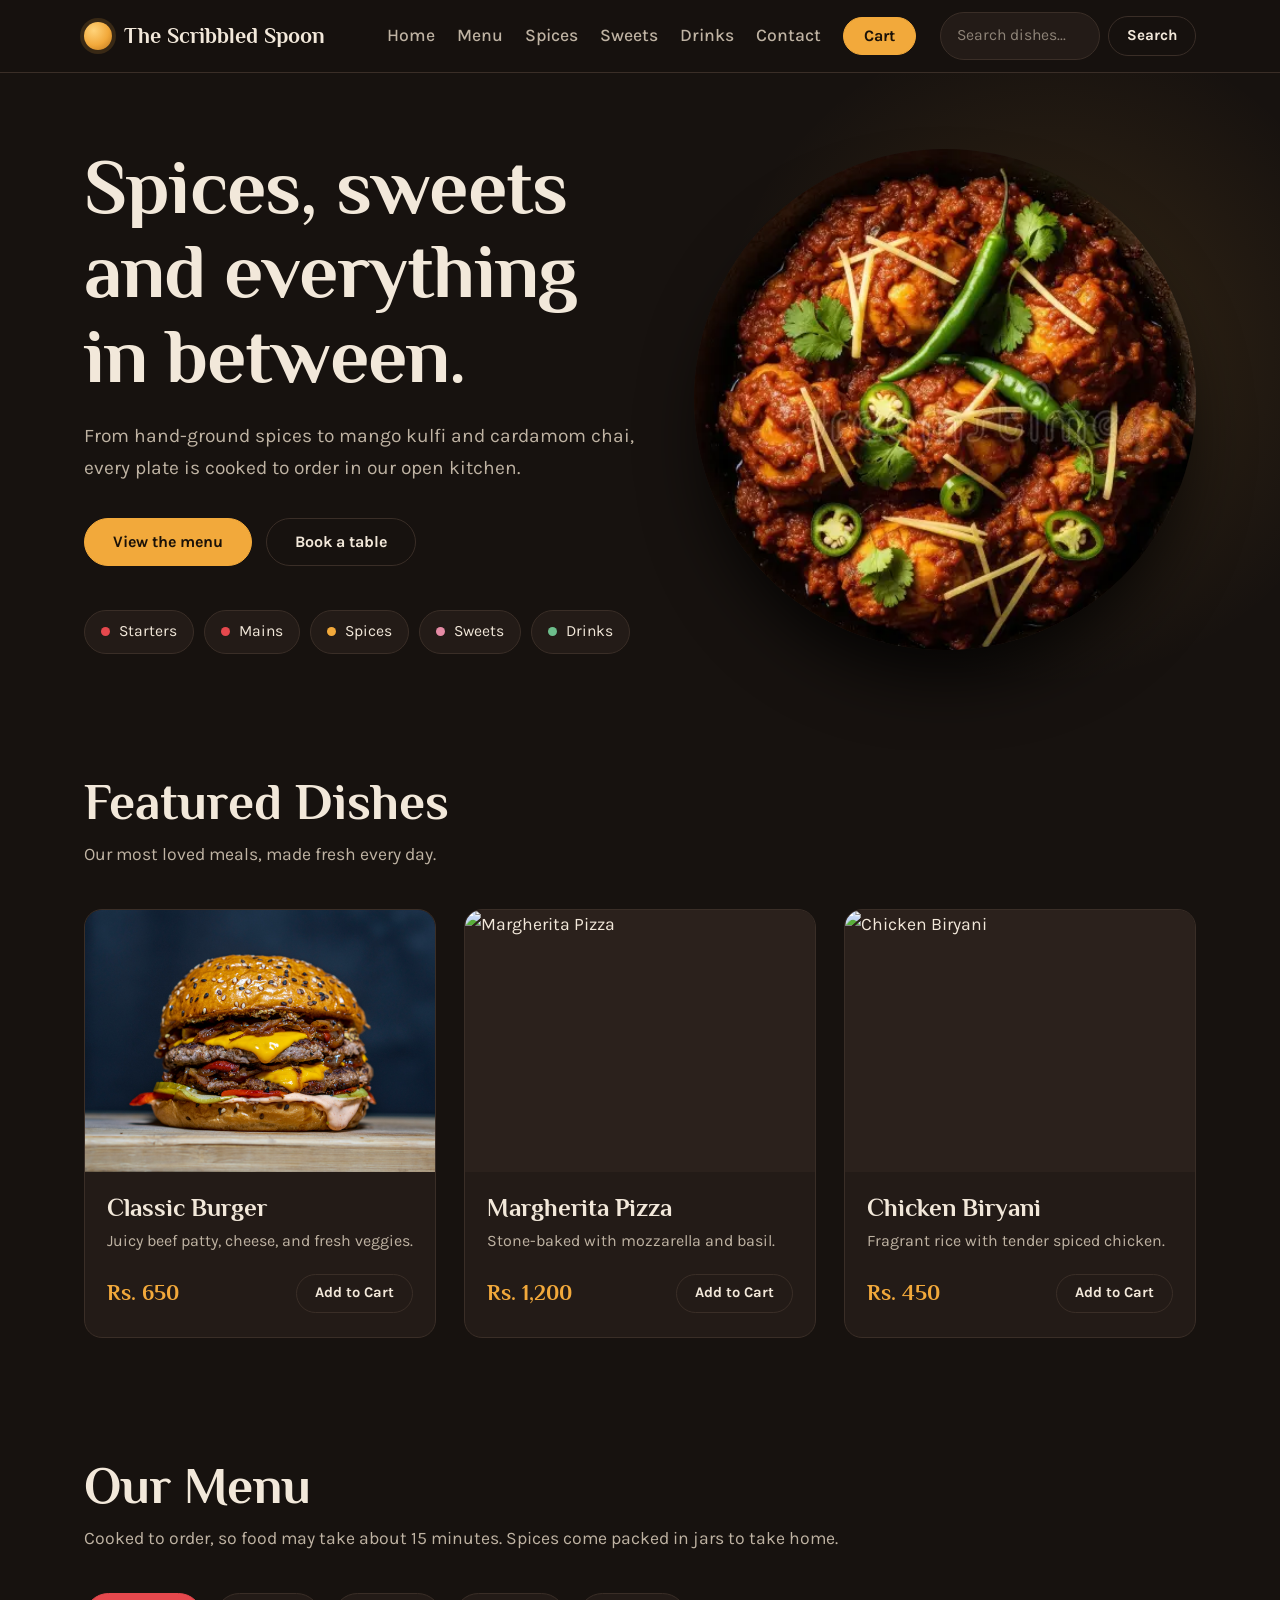
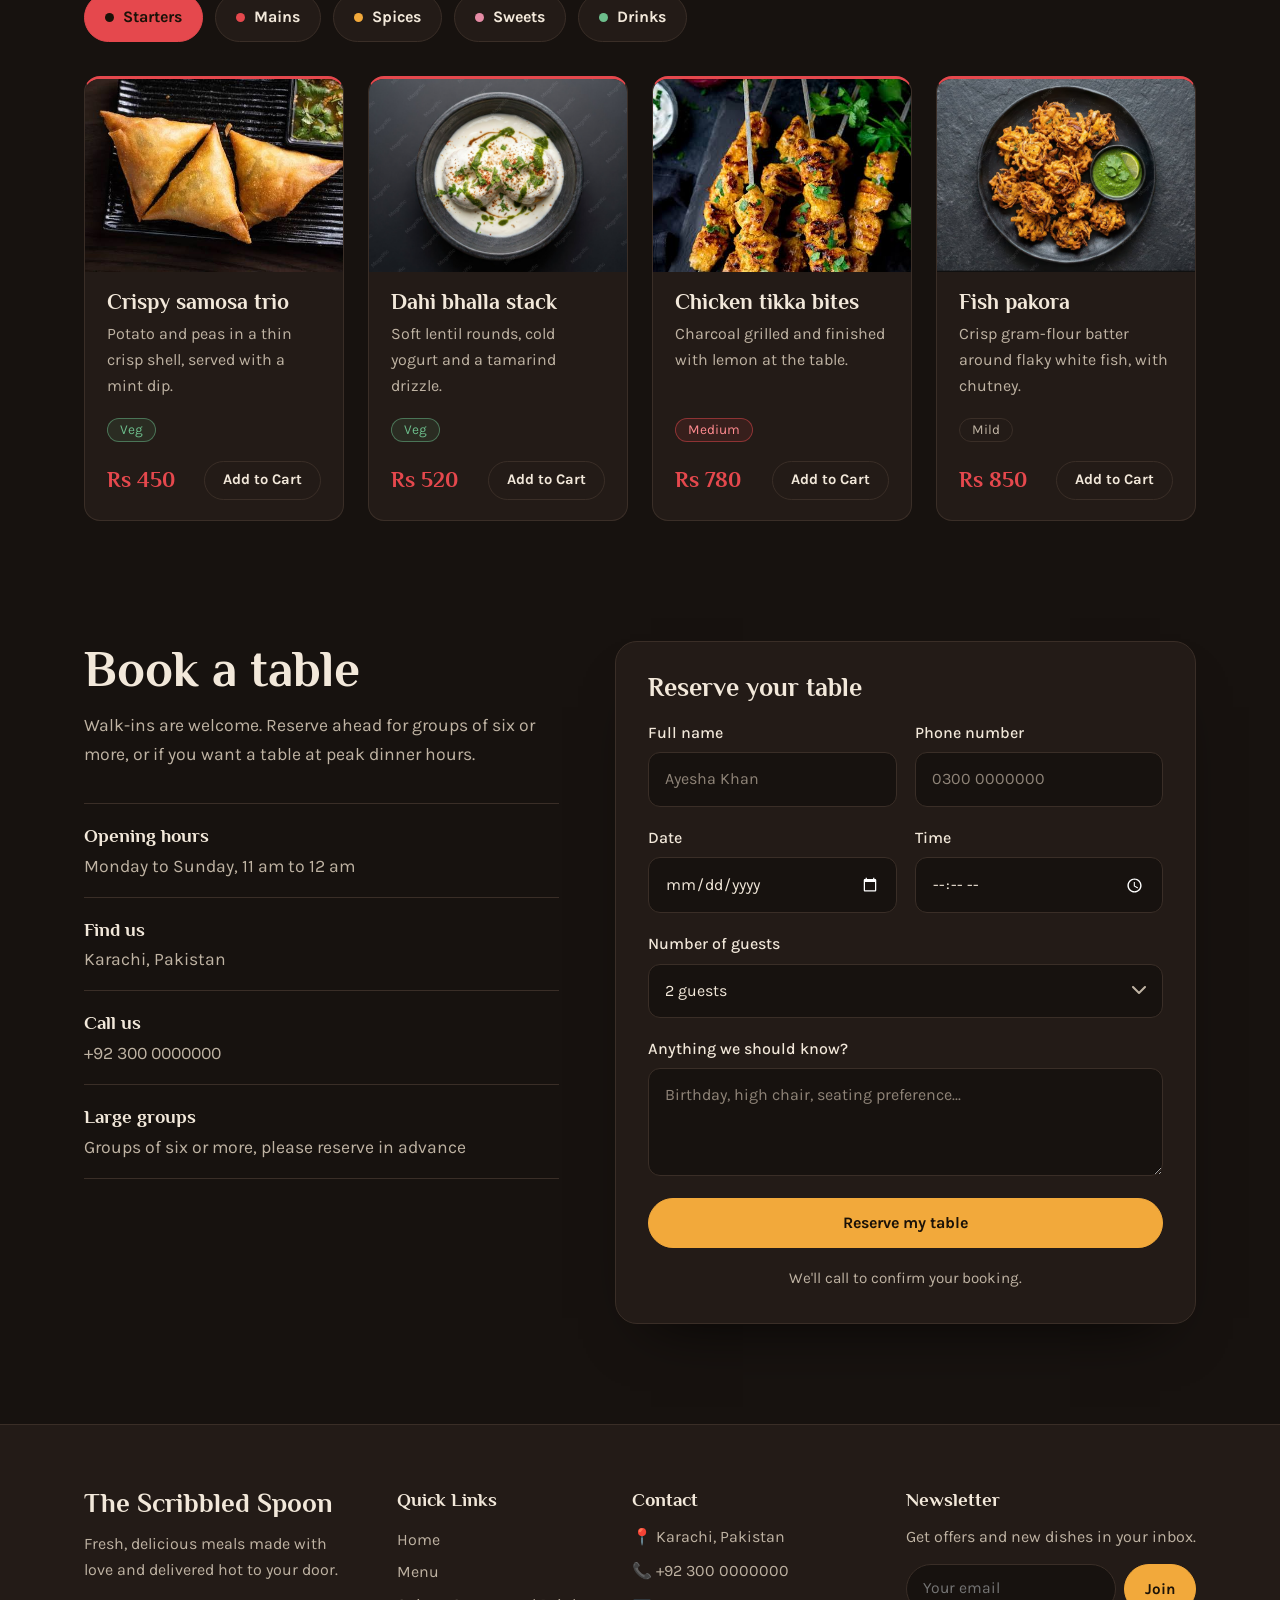
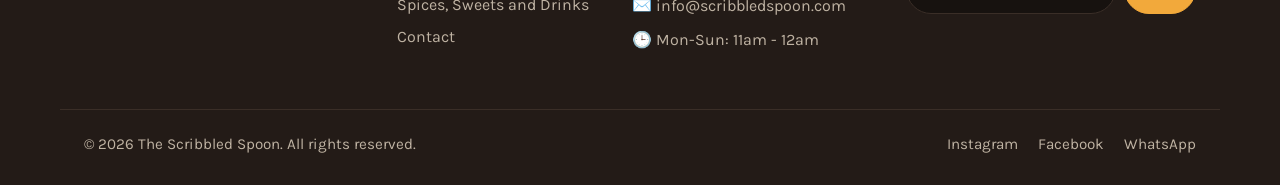
==== index.html @ 57e18950 "First version of The Scribbled Spoon" ====
<!DOCTYPE html>
<html lang="en">

<head>
    <meta charset="UTF-8">
    <meta name="viewport" content="width=device-width, initial-scale=1.0">
    <title>The Scribbled Spoon | Spices, sweets and drinks</title>
    <meta name="description" content="Fresh food cooked to order, from hand-ground spices to mango kulfi and cardamom chai.">
    <link rel="preconnect" href="https://fonts.googleapis.com">
    <link rel="preconnect" href="https://fonts.gstatic.com" crossorigin>
    <link href="https://fonts.googleapis.com/css2?family=Philosopher:wght@400;700&family=Karla:wght@400;500;700&display=swap" rel="stylesheet">
    <link rel="icon" href="data:image/svg+xml,%3Csvg xmlns='http://www.w3.org/2000/svg' viewBox='0 0 100 100'%3E%3Ccircle cx='50' cy='50' r='44' fill='%23F2A93B'/%3E%3C/svg%3E">
    <link rel="stylesheet" href="styles.css">
</head>

<body>
    <header class="site-header">
        <div class="wrap bar">
            <a class="logo" href="#top"><i></i>The Scribbled Spoon</a>

            <input type="checkbox" id="burger" aria-label="Toggle menu">
            <label class="burger" for="burger">Menu</label>

            <nav aria-label="Main">
                <ul class="links">
                    <li><a href="#top">Home</a></li>
                    <li><a href="#menu">Menu</a></li>
                    <li><a href="#menu">Spices</a></li>
                    <li><a href="#menu">Sweets</a></li>
                    <li><a href="#menu">Drinks</a></li>
                    <li><a href="#contact">Contact</a></li>
                    <li><a href="#" class="btn btn-small-pill">Cart</a></li>
                </ul>
                <form class="search" role="search">
                    <input type="search" placeholder="Search dishes..." aria-label="Search dishes">
                    <button type="submit">Search</button>
                </form>
            </nav>
        </div>
    </header>

    <main id="top">
        <section class="hero">
            <div class="wrap hero-grid">
                <div class="hero-text">
                    <h1>Spices, sweets and everything in between.</h1>
                    <p>From hand-ground spices to mango kulfi and cardamom chai, every plate is cooked to order in our open kitchen.</p>
                    <div class="hero-buttons">
                        <a href="#menu" class="btn btn-primary">View the menu</a>
                        <a href="#book" class="btn btn-outline">Book a table</a>
                    </div>
                    <ul class="cats" aria-label="Menu categories">
                        <li><a href="#menu" style="--c: var(--chili)">Starters</a></li>
                        <li><a href="#menu" style="--c: var(--chili)">Mains</a></li>
                        <li><a href="#menu" style="--c: var(--saffron)">Spices</a></li>
                        <li><a href="#menu" style="--c: var(--rose)">Sweets</a></li>
                        <li><a href="#menu" style="--c: var(--mint)">Drinks</a></li>
                    </ul>
                </div>

                <div class="hero-image">
                    <img src="images/Karahi.webp" alt="A signature dish from The Scribbled Spoon on a dark plate">
                </div>
            </div>
        </section>

        <section class="featured" id="featured">
            <div class="wrap">
                <div class="section-header">
                    <h2>Featured Dishes</h2>
                    <p>Our most loved meals, made fresh every day.</p>
                </div>

                <div class="featured-grid">
                    <div class="food-card">
                        <div class="food-card-img">
                            <img src="images/dish1.jpg" alt="Classic Burger" loading="lazy">
                        </div>
                        <div class="food-card-body">
                            <h3>Classic Burger</h3>
                            <p>Juicy beef patty, cheese, and fresh veggies.</p>
                            <div class="food-card-footer">
                                <span class="price">Rs. 650</span>
                                <a href="#" class="btn-small">Add to Cart</a>
                            </div>
                        </div>
                    </div>

                    <div class="food-card">
                        <div class="food-card-img">
                            <img src="images/dish2.jpg" alt="Margherita Pizza" loading="lazy">
                        </div>
                        <div class="food-card-body">
                            <h3>Margherita Pizza</h3>
                            <p>Stone-baked with mozzarella and basil.</p>
                            <div class="food-card-footer">
                                <span class="price">Rs. 1,200</span>
                                <a href="#" class="btn-small">Add to Cart</a>
                            </div>
                        </div>
                    </div>

                    <div class="food-card">
                        <div class="food-card-img">
                            <img src="images/dish3.jpg" alt="Chicken Biryani" loading="lazy">
                        </div>
                        <div class="food-card-body">
                            <h3>Chicken Biryani</h3>
                            <p>Fragrant rice with tender spiced chicken.</p>
                            <div class="food-card-footer">
                                <span class="price">Rs. 450</span>
                                <a href="#" class="btn-small">Add to Cart</a>
                            </div>
                        </div>
                    </div>
                </div>
            </div>
        </section>

       <section class="menu" id="menu">
    <div class="wrap">
        <div class="section-header">
            <h2>Our Menu</h2>
            <p>Cooked to order, so food may take about 15 minutes. Spices come packed in jars to take home.</p>
        </div>

        <div class="menu-tabs">
            <input type="radio" name="menu-tab" id="t1" checked aria-label="Starters">
            <input type="radio" name="menu-tab" id="t2" aria-label="Mains">
            <input type="radio" name="menu-tab" id="t3" aria-label="Spices">
            <input type="radio" name="menu-tab" id="t4" aria-label="Sweets">
            <input type="radio" name="menu-tab" id="t5" aria-label="Drinks">
            <div class="tabs">
                <label for="t1">Starters</label>
                <label for="t2">Mains</label>
                <label for="t3">Spices</label>
                <label for="t4">Sweets</label>
                <label for="t5">Drinks</label>
            </div>

            <div class="panels">
                <div class="panel p1">
                    <article class="menu-card">
                        <div class="menu-card-img">
                            <img src="images/samosas.jpg" alt="Crispy samosa trio" width="400" height="300" loading="lazy">
                        </div>
                        <h3>Crispy samosa trio</h3>
                        <p>Potato and peas in a thin crisp shell, served with a mint dip.</p>
                        <div class="tags"><span class="tag veg">Veg</span></div>
                        <div class="menu-card-footer">
                            <span class="price">Rs 450</span>
                            <a href="#" class="btn-small">Add to Cart</a>
                        </div>
                    </article>
                    <article class="menu-card">
                        <div class="menu-card-img">
                            <img src="images/dahi-bhalla.png" alt="Dahi bhalla stack" width="400" height="300" loading="lazy">
                        </div>
                        <h3>Dahi bhalla stack</h3>
                        <p>Soft lentil rounds, cold yogurt and a tamarind drizzle.</p>
                        <div class="tags"><span class="tag veg">Veg</span></div>
                        <div class="menu-card-footer">
                            <span class="price">Rs 520</span>
                            <a href="#" class="btn-small">Add to Cart</a>
                        </div>
                    </article>
                    <article class="menu-card">
                        <div class="menu-card-img">
                            <img src="images/chicken-tikka.jpg" alt="Chicken tikka bites" width="400" height="300" loading="lazy">
                        </div>
                        <h3>Chicken tikka bites</h3>
                        <p>Charcoal grilled and finished with lemon at the table.</p>
                        <div class="tags"><span class="tag hot">Medium</span></div>
                        <div class="menu-card-footer">
                            <span class="price">Rs 780</span>
                            <a href="#" class="btn-small">Add to Cart</a>
                        </div>
                    </article>
                    <article class="menu-card">
                        <div class="menu-card-img">
                            <img src="images/fish-pakora.png" alt="Fish pakora" width="400" height="300" loading="lazy">
                        </div>
                        <h3>Fish pakora</h3>
                        <p>Crisp gram-flour batter around flaky white fish, with chutney.</p>
                        <div class="tags"><span class="tag">Mild</span></div>
                        <div class="menu-card-footer">
                            <span class="price">Rs 850</span>
                            <a href="#" class="btn-small">Add to Cart</a>
                        </div>
                    </article>
                </div>
                <div class="panel p2">
                    <article class="menu-card">
                        <div class="menu-card-img">
                            <img src="images/Karahi.webp" alt="Chicken karahi bowl" width="400" height="300" loading="lazy">
                        </div>
                        <h3>Chicken karahi bowl</h3>
                        <p>Tomato, ginger and green chili in a small iron pan, with warm naan.</p>
                        <div class="tags"><span class="tag hot">Hot</span></div>
                        <div class="menu-card-footer">
                            <span class="price">Rs 1,450</span>
                            <a href="#" class="btn-small">Add to Cart</a>
                        </div>
                    </article>
                    <article class="menu-card">
                        <div class="menu-card-img">
                            <img src="images/seekh-kebab-roll.jpg" alt="Seekh kebab roll" width="400" height="300" loading="lazy">
                        </div>
                        <h3>Seekh kebab roll</h3>
                        <p>Two kebabs, onion salad and green chutney in a flaky paratha.</p>
                        <div class="tags"><span class="tag hot">Medium</span></div>
                        <div class="menu-card-footer">
                            <span class="price">Rs 890</span>
                            <a href="#" class="btn-small">Add to Cart</a>
                        </div>
                    </article>
                    <article class="menu-card">
                        <div class="menu-card-img">
                            <img src="images/beef-nihari.jpg" alt="Beef nihari" width="400" height="300" loading="lazy">
                        </div>
                        <h3>Beef nihari</h3>
                        <p>Slow-cooked overnight, served with fresh ginger and lemon.</p>
                        <div class="tags"><span class="tag hot">Medium</span></div>
                        <div class="menu-card-footer">
                            <span class="price">Rs 1,350</span>
                            <a href="#" class="btn-small">Add to Cart</a>
                        </div>
                    </article>
                    <article class="menu-card">
                        <div class="menu-card-img">
                            <img src="images/garden-pulao.jpg" alt="Garden pulao" width="400" height="300" loading="lazy">
                        </div>
                        <h3>Garden pulao</h3>
                        <p>Fragrant rice with roasted vegetables and fried onions.</p>
                        <div class="tags"><span class="tag veg">Veg</span></div>
                        <div class="menu-card-footer">
                            <span class="price">Rs 980</span>
                            <a href="#" class="btn-small">Add to Cart</a>
                        </div>
                    </article>
                </div>
                <div class="panel p3">
                    <article class="menu-card">
                        <div class="menu-card-img">
                            <img src="images/karahi-masala.jpg" alt="Karahi masala" width="400" height="300" loading="lazy">
                        </div>
                        <h3>Karahi masala</h3>
                        <p>Our house blend for karahi. 100 g jar, packed fresh.</p>
                        <div class="tags"><span class="tag hot">Hot</span></div>
                        <div class="menu-card-footer">
                            <span class="price">Rs 380</span>
                            <a href="#" class="btn-small">Add to Cart</a>
                        </div>
                    </article>
                    <article class="menu-card">
                        <div class="menu-card-img">
                            <img src="images/garam-masala.jpg" alt="Garam masala" width="400" height="300" loading="lazy">
                        </div>
                        <h3>Garam masala</h3>
                        <p>Cardamom, cloves and cinnamon, hand-ground. 100 g jar.</p>
                        <div class="tags"><span class="tag">Mild</span></div>
                        <div class="menu-card-footer">
                            <span class="price">Rs 450</span>
                            <a href="#" class="btn-small">Add to Cart</a>
                        </div>
                    </article>
                    <article class="menu-card">
                        <div class="menu-card-img">
                            <img src="images/kashmiri-chili.jpg" alt="Kashmiri red chili" width="400" height="300" loading="lazy">
                        </div>
                        <h3>Kashmiri red chili</h3>
                        <p>Deep red color and gentle heat. 100 g jar.</p>
                        <div class="tags"><span class="tag">Mild</span></div>
                        <div class="menu-card-footer">
                            <span class="price">Rs 320</span>
                            <a href="#" class="btn-small">Add to Cart</a>
                        </div>
                    </article>
                    <article class="menu-card">
                        <div class="menu-card-img">
                            <img src="images/saffron.jpg" alt="Saffron threads" width="400" height="300" loading="lazy">
                        </div>
                        <h3>Saffron threads</h3>
                        <p>Pure kesar for biryani, kheer and chai. 1 g box.</p>
                        <div class="tags"><span class="tag">Mild</span></div>
                        <div class="menu-card-footer">
                            <span class="price">Rs 950</span>
                            <a href="#" class="btn-small">Add to Cart</a>
                        </div>
                    </article>
                </div>
                <div class="panel p4">
                    <article class="menu-card">
                        <div class="menu-card-img">
                            <img src="images/mango-kulfi.jpg" alt="Mango kulfi" width="400" height="300" loading="lazy">
                        </div>
                        <h3>Mango kulfi</h3>
                        <p>Dense, cold and made with ripe Sindhri mangoes.</p>
                        <div class="tags"><span class="tag">Served cold</span></div>
                        <div class="menu-card-footer">
                            <span class="price">Rs 480</span>
                            <a href="#" class="btn-small">Add to Cart</a>
                        </div>
                    </article>
                    <article class="menu-card">
                        <div class="menu-card-img">
                            <img src="images/gulab-jamun.jpg" alt="Warm gulab jamun" width="400" height="300" loading="lazy">
                        </div>
                        <h3>Warm gulab jamun</h3>
                        <p>Two syrupy dumplings with a scoop of cardamom cream.</p>
                        <div class="tags"><span class="tag">Served warm</span></div>
                        <div class="menu-card-footer">
                            <span class="price">Rs 420</span>
                            <a href="#" class="btn-small">Add to Cart</a>
                        </div>
                    </article>
                    <article class="menu-card">
                        <div class="menu-card-img">
                            <img src="images/kheer.jpg" alt="Kheer jar" width="400" height="300" loading="lazy">
                        </div>
                        <h3>Kheer jar</h3>
                        <p>Rice pudding with pistachio, chilled overnight.</p>
                        <div class="tags"><span class="tag">Served cold</span></div>
                        <div class="menu-card-footer">
                            <span class="price">Rs 380</span>
                            <a href="#" class="btn-small">Add to Cart</a>
                        </div>
                    </article>
                    <article class="menu-card">
                        <div class="menu-card-img">
                            <img src="images/shahi-tukray.jpg" alt="Shahi tukray" width="400" height="300" loading="lazy">
                        </div>
                        <h3>Shahi tukray</h3>
                        <p>Fried bread soaked in saffron milk and topped with nuts.</p>
                        <div class="tags"><span class="tag">Served warm</span></div>
                        <div class="menu-card-footer">
                            <span class="price">Rs 520</span>
                            <a href="#" class="btn-small">Add to Cart</a>
                        </div>
                    </article>
                </div>
                <div class="panel p5">
                    <article class="menu-card">
                        <div class="menu-card-img">
                            <img src="images/cardamom-chai.jpg" alt="Cardamom chai" width="400" height="300" loading="lazy">
                        </div>
                        <h3>Cardamom chai</h3>
                        <p>Strong black tea simmered with milk and crushed cardamom.</p>
                        <div class="tags"><span class="tag">Served hot</span></div>
                        <div class="menu-card-footer">
                            <span class="price">Rs 220</span>
                            <a href="#" class="btn-small">Add to Cart</a>
                        </div>
                    </article>
                    <article class="menu-card">
                        <div class="menu-card-img">
                            <img src="images/mango-lassi.jpg" alt="Mango lassi" width="400" height="300" loading="lazy">
                        </div>
                        <h3>Mango lassi</h3>
                        <p>Thick yogurt blended with ripe mango and a pinch of salt.</p>
                        <div class="tags"><span class="tag">Served cold</span></div>
                        <div class="menu-card-footer">
                            <span class="price">Rs 380</span>
                            <a href="#" class="btn-small">Add to Cart</a>
                        </div>
                    </article>
                    <article class="menu-card">
                        <div class="menu-card-img">
                            <img src="images/mint-lemonade.jpg" alt="Mint lemonade" width="400" height="300" loading="lazy">
                        </div>
                        <h3>Mint lemonade</h3>
                        <p>Fresh lemon, crushed mint and a little sugar over ice.</p>
                        <div class="tags"><span class="tag">Served cold</span></div>
                        <div class="menu-card-footer">
                            <span class="price">Rs 320</span>
                            <a href="#" class="btn-small">Add to Cart</a>
                        </div>
                    </article>
                    <article class="menu-card">
                        <div class="menu-card-img">
                            <img src="images/cold-coffee.jpg" alt="Cold coffee" width="400" height="300" loading="lazy">
                        </div>
                        <h3>Cold coffee</h3>
                        <p>Strong black coffee served over ice with a splash of milk.</p>
                        <div class="tags"><span class="tag">Served cold</span></div>
                        <div class="menu-card-footer">
                            <span class="price">Rs 300</span>
                            <a href="#" class="btn-small">Add to Cart</a>
                        </div>
                    </article>
                </div>
            </div>
        </div>
    </div>
</section>

        <section class="reserve" id="book">
            <div class="wrap reserve-grid">
                <div class="reserve-info">
                    <h2>Book a table</h2>
                    <p class="lead">Walk-ins are welcome. Reserve ahead for groups of six or more, or if you want a table at peak dinner hours.</p>
                    <dl class="info">
                        <div>
                            <dt>Opening hours</dt>
                            <dd>Monday to Sunday, 11 am to 12 am</dd>
                        </div>
                        <div>
                            <dt>Find us</dt>
                            <dd>Karachi, Pakistan</dd>
                        </div>
                        <div>
                            <dt>Call us</dt>
                            <dd>+92 300 0000000</dd>
                        </div>
                        <div>
                            <dt>Large groups</dt>
                            <dd>Groups of six or more, please reserve in advance</dd>
                        </div>
                    </dl>
                </div>

                <!-- To receive bookings, point action at your form service (for example Formspree) or your backend -->
                <form class="reserve-form" action="#" method="post">
                    <h3>Reserve your table</h3>

                    <div class="row2">
                        <label class="field">
                            <span>Full name</span>
                            <input type="text" name="name" placeholder="Ayesha Khan" autocomplete="name" required>
                        </label>
                        <label class="field">
                            <span>Phone number</span>
                            <input type="tel" name="phone" placeholder="0300 0000000" autocomplete="tel" required>
                        </label>
                    </div>

                    <div class="row2">
                        <label class="field">
                            <span>Date</span>
                            <input type="date" name="date" required>
                        </label>
                        <label class="field">
                            <span>Time</span>
                            <input type="time" name="time" required>
                        </label>
                    </div>

                    <label class="field">
                        <span>Number of guests</span>
                        <select name="guests" required>
                            <option value="1">1 guest</option>
                            <option value="2" selected>2 guests</option>
                            <option value="3">3 guests</option>
                            <option value="4">4 guests</option>
                            <option value="5">5 guests</option>
                            <option value="6-10">6 to 10 guests</option>
                            <option value="10+">More than 10 guests</option>
                        </select>
                    </label>

                    <label class="field">
                        <span>Anything we should know?</span>
                        <textarea name="notes" rows="3" placeholder="Birthday, high chair, seating preference..."></textarea>
                    </label>

                    <button type="submit" class="btn btn-primary">Reserve my table</button>
                    <p class="form-note">We'll call to confirm your booking.</p>
                </form>
            </div>
        </section>
    </main>

    <footer class="footer" id="contact">
        <div class="wrap footer-content">
            <div class="footer-col footer-brand">
                <h3>The Scribbled Spoon</h3>
                <p>Fresh, delicious meals made with love and delivered hot to your door.</p>
            </div>

            <div class="footer-col">
                <h4>Quick Links</h4>
                <a href="#top">Home</a>
                <a href="#menu">Menu</a>
                <a href="#menu">Spices, Sweets and Drinks</a>
                <a href="#contact">Contact</a>
            </div>

            <div class="footer-col">
                <h4>Contact</h4>
                <p>📍 Karachi, Pakistan</p>
                <p>📞 +92 300 0000000</p>
                <p>✉️ info@scribbledspoon.com</p>
                <p>🕒 Mon-Sun: 11am - 12am</p>
            </div>

            <div class="footer-col">
                <h4>Newsletter</h4>
                <p>Get offers and new dishes in your inbox.</p>
                <form class="footer-form">
                    <input type="email" placeholder="Your email" aria-label="Your email">
                    <button type="submit">Join</button>
                </form>
            </div>
        </div>

        <div class="wrap footer-bottom">
            <p>&copy; 2026 The Scribbled Spoon. All rights reserved.</p>
            <div class="footer-social">
                <a href="#">Instagram</a>
                <a href="#">Facebook</a>
                <a href="#">WhatsApp</a>
            </div>
        </div>
    </footer>
</body>

</html>
---- styles.css ----
/* The Scribbled Spoon: dark theme
   Headings: Philosopher. Body: Karla. */

:root {
    --bg: #17120F;
    --surface: #231B17;
    --surface-2: #2B211C;
    --line: #3A2E27;
    --text: #F2E8DA;
    --muted: #BFB3A3;
    --saffron: #F2A93B;
    --chili: #E5484D;
    --rose: #E58BA5;
    --mint: #6DBE8C;
    --display: 'Philosopher', Georgia, 'Times New Roman', serif;
    --body: 'Karla', 'Helvetica Neue', Arial, sans-serif;
    color-scheme: dark;
}

html { scroll-behavior: smooth; scroll-padding-top: 90px; }
*, *::before, *::after { box-sizing: border-box; }

body {
    margin: 0;
    background: var(--bg);
    color: var(--text);
    font-family: var(--body);
    font-size: 1.1rem;
    line-height: 1.65;
    overflow-x: hidden;
    -webkit-font-smoothing: antialiased;
}

h1, h2, h3, h4 { font-family: var(--display); font-weight: 700; line-height: 1.1; margin: 0; }
a { color: inherit; text-decoration: none; }
img { max-width: 100%; display: block; }
:focus-visible { outline: 2px solid var(--saffron); outline-offset: 4px; border-radius: 6px; }

.wrap { max-width: 1160px; margin: 0 auto; padding: 0 24px; }

/* ---------- Header ---------- */
.site-header {
    position: sticky;
    top: 0;
    z-index: 20;
    background: rgba(23, 18, 15, .82);
    backdrop-filter: blur(12px);
    -webkit-backdrop-filter: blur(12px);
    border-bottom: 1px solid var(--line);
}

.bar { display: flex; align-items: center; justify-content: space-between; gap: 20px; height: 72px; position: relative; }

.logo { font-family: var(--display); font-weight: 700; font-size: 1.4rem; display: flex; align-items: center; gap: 12px; white-space: nowrap; }
.logo i {
    width: 28px; height: 28px; border-radius: 50%;
    background: radial-gradient(circle at 35% 30%, #ffd37a, var(--saffron) 55%, #b9731a);
    box-shadow: 0 0 0 4px rgba(242, 169, 59, .16);
    transition: box-shadow .35s ease;
}
.logo:hover i { box-shadow: 0 0 0 8px rgba(242, 169, 59, .22); }

nav { display: flex; align-items: center; gap: 24px; }
.links { list-style: none; display: flex; align-items: center; gap: 22px; margin: 0; padding: 0; }

.links a:not(.btn) { position: relative; color: var(--muted); font-weight: 500; padding: 6px 0; transition: color .25s ease; }
.links a:not(.btn)::after {
    content: ""; position: absolute; left: 0; right: 0; bottom: 0; height: 2px;
    background: var(--saffron); transform: scaleX(0); transform-origin: left; transition: transform .3s ease;
}
.links a:not(.btn):hover, .links a:not(.btn):focus-visible { color: var(--text); }
.links a:not(.btn):hover::after, .links a:not(.btn):focus-visible::after { transform: scaleX(1); }

#burger, .burger { display: none; }

/* search */
.search { display: flex; align-items: center; gap: 8px; }
.search input {
    width: 160px; padding: 10px 16px; font: inherit; font-size: .98rem; color: var(--text);
    background: var(--surface); border: 1px solid var(--line); border-radius: 999px;
    transition: width .35s ease, border-color .25s ease, background .25s ease;
}
.search input::placeholder { color: #8f8478; }
.search input:focus { outline: none; width: 210px; border-color: var(--saffron); background: var(--surface-2); }
.search button {
    font: 700 .95rem/1 var(--body); padding: 11px 18px; border-radius: 999px; cursor: pointer;
    color: var(--text); background: transparent; border: 1px solid var(--line);
    transition: border-color .25s ease, background .25s ease;
}
.search button:hover { border-color: var(--saffron); background: rgba(242, 169, 59, .08); }

/* ---------- Buttons ---------- */
.btn {
    display: inline-block; font: 700 1rem/1 var(--body); padding: 15px 28px; border-radius: 999px;
    border: 1.5px solid var(--saffron); cursor: pointer;
    transition: transform .25s ease, box-shadow .25s ease, background .25s ease, color .25s ease, border-color .25s ease;
}
.btn:hover { transform: translateY(-2px); }
.btn:active { transform: translateY(0); }
.btn-primary { background: var(--saffron); color: #1b1208; }
.btn-primary:hover { box-shadow: 0 10px 26px -8px rgba(242, 169, 59, .6); }
.btn-outline { background: transparent; color: var(--text); border-color: var(--line); }
.btn-outline:hover { border-color: var(--text); background: rgba(242, 232, 218, .06); }
.btn-small-pill { padding: 10px 20px; background: var(--saffron); color: #1b1208; }
.btn-small-pill:hover { box-shadow: 0 10px 26px -8px rgba(242, 169, 59, .6); }

/* ---------- Hero ---------- */
.hero { position: relative; }
.hero::before {
    content: ""; position: absolute; inset: -80px -10% auto auto; width: 720px; height: 720px;
    background: radial-gradient(circle, rgba(242, 169, 59, .14), transparent 65%); pointer-events: none;
}
.hero-grid {
    position: relative; display: grid; grid-template-columns: 1.05fr .95fr; gap: 56px; align-items: center;
    padding-top: 72px; padding-bottom: 96px;
}
.hero h1 { font-size: clamp(2.7rem, 6vw, 4.9rem); letter-spacing: -.01em; margin-bottom: 22px; }
.hero-text > p { max-width: 34em; color: var(--muted); font-size: 1.2rem; margin: 0 0 34px; }
.hero-buttons { display: flex; flex-wrap: wrap; gap: 14px; margin-bottom: 44px; }

.cats { display: flex; flex-wrap: wrap; gap: 10px; margin: 0; padding: 0; list-style: none; }
.cats a {
    display: inline-flex; align-items: center; gap: 9px; padding: 8px 16px; font-size: .98rem;
    border: 1px solid var(--line); border-radius: 999px; background: var(--surface);
    transition: border-color .25s ease, transform .25s ease, background .25s ease;
}
.cats a::before { content: ""; width: 9px; height: 9px; border-radius: 50%; background: var(--c); }
.cats a:hover { border-color: var(--c); transform: translateY(-2px); background: var(--surface-2); }

/* round dish photo: use a square image with the dish centred on a dark plate */
.hero-image {
    /* crop controls: raise --zoom to crop tighter, move --fx / --fy to centre the dish */
    --zoom: 1.25; --fx: 34%; --fy: 42%;
    width: 100%; max-width: 560px; aspect-ratio: 1; justify-self: center;
    border-radius: 50%; overflow: hidden; background: var(--surface);
    box-shadow: 0 40px 70px -20px rgba(0, 0, 0, .9);
    animation: rise .9s cubic-bezier(.2, .8, .2, 1) both;
}
.hero-image img {
    width: 100%; height: 100%; object-fit: cover;
    transform: scale(var(--zoom)); transform-origin: var(--fx) var(--fy);
}

@keyframes rise { from { opacity: 0; transform: translateY(28px); } to { opacity: 1; transform: none; } }

/* ---------- Featured dishes ---------- */
.featured { padding: 24px 0 100px; }
.section-header { margin-bottom: 40px; }
.section-header h2 { font-size: clamp(2.1rem, 4.5vw, 3.2rem); margin-bottom: 10px; }
.section-header p { margin: 0; color: var(--muted); }

.featured-grid { display: grid; grid-template-columns: repeat(auto-fit, minmax(260px, 1fr)); gap: 28px; }

.food-card {
    display: flex; flex-direction: column;
    background: var(--surface); border: 1px solid var(--line); border-radius: 18px; overflow: hidden;
    transition: transform .35s ease, border-color .35s ease, box-shadow .35s ease;
}
.food-card:hover { transform: translateY(-6px); border-color: #55443a; box-shadow: 0 24px 44px -24px rgba(0, 0, 0, .9); }

.food-card-img { aspect-ratio: 4 / 3; overflow: hidden; background: var(--surface-2); }
.food-card-img img { width: 100%; height: 100%; object-fit: cover; transition: transform .6s ease; }
.food-card:hover .food-card-img img { transform: scale(1.06); }

.food-card-body { padding: 22px 22px 24px; flex: 1; display: flex; flex-direction: column; }
.food-card-body h3 { font-size: 1.55rem; margin-bottom: 6px; }
.food-card-body p { margin: 0 0 20px; color: var(--muted); font-size: 1rem; }
.food-card-footer { display: flex; align-items: center; justify-content: space-between; gap: 12px; margin-top: auto; }

.price { font-family: var(--display); font-weight: 700; font-size: 1.4rem; color: var(--saffron); }

.btn-small {
    font: 700 .92rem/1 var(--body); padding: 11px 18px; border-radius: 999px;
    border: 1.5px solid var(--line); color: var(--text);
    transition: background .25s ease, color .25s ease, border-color .25s ease, transform .25s ease;
}
.btn-small:hover { background: var(--saffron); border-color: var(--saffron); color: #1b1208; transform: translateY(-2px); }

/* ---------- Menu tabs ---------- */
.menu { padding: 20px 0 100px; }
.menu-tabs { position: relative; }
.menu-tabs input { position: absolute; opacity: 0; pointer-events: none; }

.tabs { display: flex; flex-wrap: wrap; gap: 12px; margin-bottom: 34px; }
.tabs label {
    display: inline-flex; align-items: center; gap: 9px; padding: 10px 20px; cursor: pointer;
    font-weight: 700; font-size: 1rem; background: var(--surface);
    border: 1px solid var(--line); border-radius: 999px;
    transition: background .3s ease, border-color .3s ease, color .3s ease, transform .25s ease;
}
.tabs label::before { content: ""; width: 9px; height: 9px; border-radius: 50%; background: var(--c); transition: background .3s ease; }
.tabs label:hover { border-color: var(--c); transform: translateY(-2px); }
.tabs label[for="t1"], .tabs label[for="t2"] { --c: var(--chili); }
.tabs label[for="t3"] { --c: var(--saffron); }
.tabs label[for="t4"] { --c: var(--rose); }
.tabs label[for="t5"] { --c: var(--mint); }

#t1:checked ~ .tabs label[for="t1"],
#t2:checked ~ .tabs label[for="t2"],
#t3:checked ~ .tabs label[for="t3"],
#t4:checked ~ .tabs label[for="t4"],
#t5:checked ~ .tabs label[for="t5"] { background: var(--c); border-color: var(--c); color: #1b1208; }

#t1:checked ~ .tabs label[for="t1"]::before,
#t2:checked ~ .tabs label[for="t2"]::before,
#t3:checked ~ .tabs label[for="t3"]::before,
#t4:checked ~ .tabs label[for="t4"]::before,
#t5:checked ~ .tabs label[for="t5"]::before { background: #1b1208; }

#t1:focus-visible ~ .tabs label[for="t1"],
#t2:focus-visible ~ .tabs label[for="t2"],
#t3:focus-visible ~ .tabs label[for="t3"],
#t4:focus-visible ~ .tabs label[for="t4"],
#t5:focus-visible ~ .tabs label[for="t5"] { outline: 2px solid var(--saffron); outline-offset: 4px; }

/* all panels share one grid cell and cross-fade */
.panels { display: grid; }
.panel {
    grid-area: 1 / 1; display: grid; align-content: start; gap: 24px;
    grid-template-columns: repeat(auto-fit, minmax(240px, 1fr));
    opacity: 0; visibility: hidden; transform: translateY(14px);
    transition: opacity .4s ease, transform .4s ease, visibility 0s .4s;
}
.p1, .p2 { --c: var(--chili); }
.p3 { --c: var(--saffron); }
.p4 { --c: var(--rose); }
.p5 { --c: var(--mint); }

#t1:checked ~ .panels .p1,
#t2:checked ~ .panels .p2,
#t3:checked ~ .panels .p3,
#t4:checked ~ .panels .p4,
#t5:checked ~ .panels .p5 {
    opacity: 1; visibility: visible; transform: none;
    transition: opacity .45s ease .1s, transform .45s ease .1s, visibility 0s;
}

.menu-card {
    display: flex; flex-direction: column; padding: 22px 22px 20px;
    background: var(--surface); border: 1px solid var(--line); border-top: 3px solid var(--c); border-radius: 16px;
    transition: transform .35s ease, border-color .35s ease, box-shadow .35s ease;
}
.menu-card:hover { transform: translateY(-5px); border-color: #55443a; border-top-color: var(--c); box-shadow: 0 22px 40px -24px rgba(0, 0, 0, .9); }
.menu-card h3 { font-size: 1.4rem; margin-bottom: 6px; }
.menu-card p { margin: 0 0 14px; color: var(--muted); font-size: 1rem; }
.menu-card .price { color: var(--c); }
.menu-card { overflow: hidden; }
.menu-card-img { margin: -22px -22px 18px; aspect-ratio: 4 / 3; overflow: hidden; background: var(--surface-2); }
.menu-card-img img { width: 100%; height: 100%; object-fit: cover; transition: transform .6s ease; }
.menu-card:hover .menu-card-img img { transform: scale(1.06); }
.menu-card-footer { display: flex; align-items: center; justify-content: space-between; gap: 10px; }

.tags { margin-top: auto; margin-bottom: 18px; }
.tag { display: inline-block; font-size: .85rem; line-height: 1.5; padding: 1px 12px; border: 1px solid var(--line); border-radius: 999px; color: var(--muted); }
.tag.hot { color: #ff8b8f; border-color: rgba(229, 72, 77, .5); background: rgba(229, 72, 77, .1); }
.tag.veg { color: var(--mint); border-color: rgba(109, 190, 140, .5); background: rgba(109, 190, 140, .1); }

/* ---------- Reservation ---------- */
.reserve { padding: 20px 0 100px; }
.reserve-grid { display: grid; grid-template-columns: .9fr 1.1fr; gap: 56px; align-items: start; }

.reserve-info h2 { font-size: clamp(2.1rem, 4.5vw, 3.2rem); margin-bottom: 14px; }
.reserve-info .lead { max-width: 30em; margin: 0 0 34px; color: var(--muted); }

.info { margin: 0; }
.info div { padding: 16px 0; border-top: 1px solid var(--line); transition: padding .3s ease; }
.info div:last-child { border-bottom: 1px solid var(--line); }
.info div:hover { padding-left: 10px; }
.info dt { font-family: var(--display); font-weight: 700; font-size: 1.2rem; }
.info dd { margin: 0; color: var(--muted); }

.reserve-form {
    display: grid; gap: 18px; padding: 32px;
    background: var(--surface); border: 1px solid var(--line); border-radius: 22px;
    box-shadow: 0 30px 60px -36px rgba(0, 0, 0, .9);
}
.reserve-form h3 { font-size: 1.6rem; }
.row2 { display: grid; grid-template-columns: 1fr 1fr; gap: 18px; }
.field { display: grid; gap: 6px; }
.field span { font-weight: 500; font-size: 1rem; }

.reserve-form input, .reserve-form select, .reserve-form textarea {
    width: 100%; padding: 13px 16px; font: inherit; font-size: 1rem; color: var(--text);
    background: var(--bg); border: 1px solid var(--line); border-radius: 12px;
    transition: border-color .25s ease, box-shadow .25s ease;
}
.reserve-form input::placeholder, .reserve-form textarea::placeholder { color: #8f8478; }
.reserve-form input:hover, .reserve-form select:hover, .reserve-form textarea:hover { border-color: #55443a; }
.reserve-form input:focus, .reserve-form select:focus, .reserve-form textarea:focus {
    outline: none; border-color: var(--saffron); box-shadow: 0 0 0 3px rgba(242, 169, 59, .18);
}
.reserve-form input:user-invalid, .reserve-form select:user-invalid { border-color: var(--chili); }
.reserve-form textarea { resize: vertical; min-height: 96px; }
.reserve-form select {
    appearance: none; -webkit-appearance: none; padding-right: 44px;
    background-image: url("data:image/svg+xml,%3Csvg xmlns='http://www.w3.org/2000/svg' width='14' height='9' viewBox='0 0 14 9'%3E%3Cpath d='M1 1l6 6 6-6' fill='none' stroke='%23BFB3A3' stroke-width='2' stroke-linecap='round' stroke-linejoin='round'/%3E%3C/svg%3E");
    background-repeat: no-repeat; background-position: right 16px center;
}
.reserve-form .btn { width: 100%; text-align: center; padding: 16px 28px; margin-top: 4px; }
.form-note { margin: 0; text-align: center; color: var(--muted); font-size: .95rem; }

@media (max-width: 900px) { .reserve-grid { grid-template-columns: 1fr; gap: 40px; } }
@media (max-width: 560px) { .row2 { grid-template-columns: 1fr; } .reserve-form { padding: 24px 20px; } }

/* ---------- Footer ---------- */
.footer { background: var(--surface); border-top: 1px solid var(--line); padding: 64px 0 28px; }
.footer-content { display: grid; grid-template-columns: 1.4fr 1fr 1.2fr 1.3fr; gap: 40px; }
.footer-col h3 { font-size: 1.7rem; margin-bottom: 12px; }
.footer-col h4 { font-size: 1.2rem; margin-bottom: 14px; }
.footer-col p { margin: 0 0 8px; color: var(--muted); font-size: 1rem; }
.footer-col > a { display: block; color: var(--muted); font-size: 1rem; padding: 3px 0; transition: color .25s ease, transform .25s ease; }
.footer-col > a:hover { color: var(--saffron); transform: translateX(4px); }

.footer-form { display: flex; gap: 8px; margin-top: 14px; }
.footer-form input {
    flex: 1; min-width: 0; padding: 11px 16px; font: inherit; font-size: .98rem; color: var(--text);
    background: var(--bg); border: 1px solid var(--line); border-radius: 999px;
    transition: border-color .25s ease;
}
.footer-form input:focus { outline: none; border-color: var(--saffron); }
.footer-form button {
    font: 700 .95rem/1 var(--body); padding: 11px 20px; border-radius: 999px; cursor: pointer;
    background: var(--saffron); color: #1b1208; border: 1.5px solid var(--saffron);
    transition: transform .25s ease, box-shadow .25s ease;
}
.footer-form button:hover { transform: translateY(-2px); box-shadow: 0 10px 22px -8px rgba(242, 169, 59, .6); }

.footer-bottom {
    display: flex; justify-content: space-between; align-items: center; gap: 16px; flex-wrap: wrap;
    margin-top: 48px; padding-top: 22px; border-top: 1px solid var(--line);
}
.footer-bottom p { margin: 0; color: var(--muted); font-size: .95rem; }
.footer-social { display: flex; gap: 20px; }
.footer-social a { color: var(--muted); font-size: .95rem; transition: color .25s ease; }
.footer-social a:hover { color: var(--saffron); }

/* ---------- Responsive ---------- */
@media (max-width: 1120px) {
    .burger {
        display: block; cursor: pointer; font-weight: 700; padding: 9px 18px;
        border: 1px solid var(--line); border-radius: 999px; transition: border-color .25s ease;
    }
    .burger:hover { border-color: var(--saffron); }

    nav {
        position: absolute; top: 100%; left: -24px; right: -24px; flex-direction: column; align-items: stretch; gap: 0;
        background: var(--surface); border-bottom: 1px solid var(--line);
        max-height: 0; overflow: hidden; opacity: 0; transition: max-height .45s ease, opacity .3s ease;
    }
    #burger:checked ~ nav { max-height: 560px; opacity: 1; }

    .links { flex-direction: column; align-items: stretch; gap: 0; }
    .links li { padding: 14px 24px; border-top: 1px solid var(--line); }
    .links .btn { display: block; text-align: center; }
    .search { padding: 16px 24px 20px; border-top: 1px solid var(--line); }
    .search input, .search input:focus { width: 100%; flex: 1; }
}

@media (max-width: 900px) {
    .hero-grid { grid-template-columns: 1fr; gap: 40px; padding-top: 44px; padding-bottom: 64px; }
    .hero-image { max-width: 420px; }
    .footer-content { grid-template-columns: 1fr 1fr; }
}

@media (max-width: 560px) {
    .footer-content { grid-template-columns: 1fr; }
    .footer-bottom { flex-direction: column; align-items: flex-start; }
}

@media (prefers-reduced-motion: reduce) {
    *, *::before, *::after { animation: none !important; transition-duration: .01ms !important; scroll-behavior: auto !important; }
} 

/* ---------- Mobile polish (keep this at the very bottom of the file) ---------- */

/* mobile menu dropdown lines up with the screen edges */
@media (max-width: 1120px) {
    nav { left: 0; right: 0; }
}

/* stops the decorative hero glow from causing sideways scrolling */
.hero { overflow: hidden; }

@media (max-width: 900px) {
    .featured, .menu, .reserve { padding-bottom: 72px; }
    /* 16px inputs stop iPhones from zooming in when you tap a field */
    .search input, .footer-form input { font-size: 1rem; }
}

@media (max-width: 560px) {
    .hero-grid { padding-top: 36px; padding-bottom: 56px; gap: 32px; }
    .hero-buttons .btn { flex: 1 1 100%; text-align: center; }
    .cats a { padding: 7px 14px; font-size: .95rem; }

    .tabs { gap: 10px; margin-bottom: 26px; }
    .tabs label { padding: 9px 16px; font-size: .95rem; }

    .btn-small { padding: 13px 18px; }
    .reserve-form input, .reserve-form select { min-height: 48px; }

    .footer { padding-top: 48px; }
    .footer-col > a { padding: 7px 0; }
}

/* small phones: keep the logo and Menu button on one line */
@media (max-width: 420px) {
    .logo { font-size: 1.1rem; gap: 10px; }
    .logo i { width: 24px; height: 24px; }
}

/* touch screens: no lifted or zoomed cards left stuck after a tap */
@media (hover: none) {
    .food-card:hover, .menu-card:hover { transform: none; }
    .food-card:hover .food-card-img img, .menu-card:hover .menu-card-img img { transform: none; }
    .info div:hover { padding-left: 0; }
}

/* ---------- Animations (keep at the very bottom) ---------- */

@keyframes fadeUp {
    from { opacity: 0; translate: 0 24px; }
    to   { opacity: 1; translate: 0 0; }
}

/* 1. hero text appears one piece at a time on page load */
.hero-text > * { animation: fadeUp .8s cubic-bezier(.2, .8, .2, 1) both; }
.hero-text > :nth-child(1) { animation-delay: .05s; }
.hero-text > :nth-child(2) { animation-delay: .18s; }
.hero-text > :nth-child(3) { animation-delay: .30s; }
.hero-text > :nth-child(4) { animation-delay: .42s; }

/* 2. menu cards rise one after another each time you switch tabs */
@keyframes cardIn {
    from { opacity: 0; translate: 0 22px; }
    to   { opacity: 1; translate: 0 0; }
}
.menu-card:nth-child(2) { --d: .07s; }
.menu-card:nth-child(3) { --d: .14s; }
.menu-card:nth-child(4) { --d: .21s; }
#t1:checked ~ .panels .p1 .menu-card,
#t2:checked ~ .panels .p2 .menu-card,
#t3:checked ~ .panels .p3 .menu-card,
#t4:checked ~ .panels .p4 .menu-card,
#t5:checked ~ .panels .p5 .menu-card {
    animation: cardIn .5s cubic-bezier(.2, .8, .2, 1) var(--d, 0s) backwards;
}


html { overflow-x: hidden; }
body { overflow-x: clip; }
.hero { overflow: hidden; }
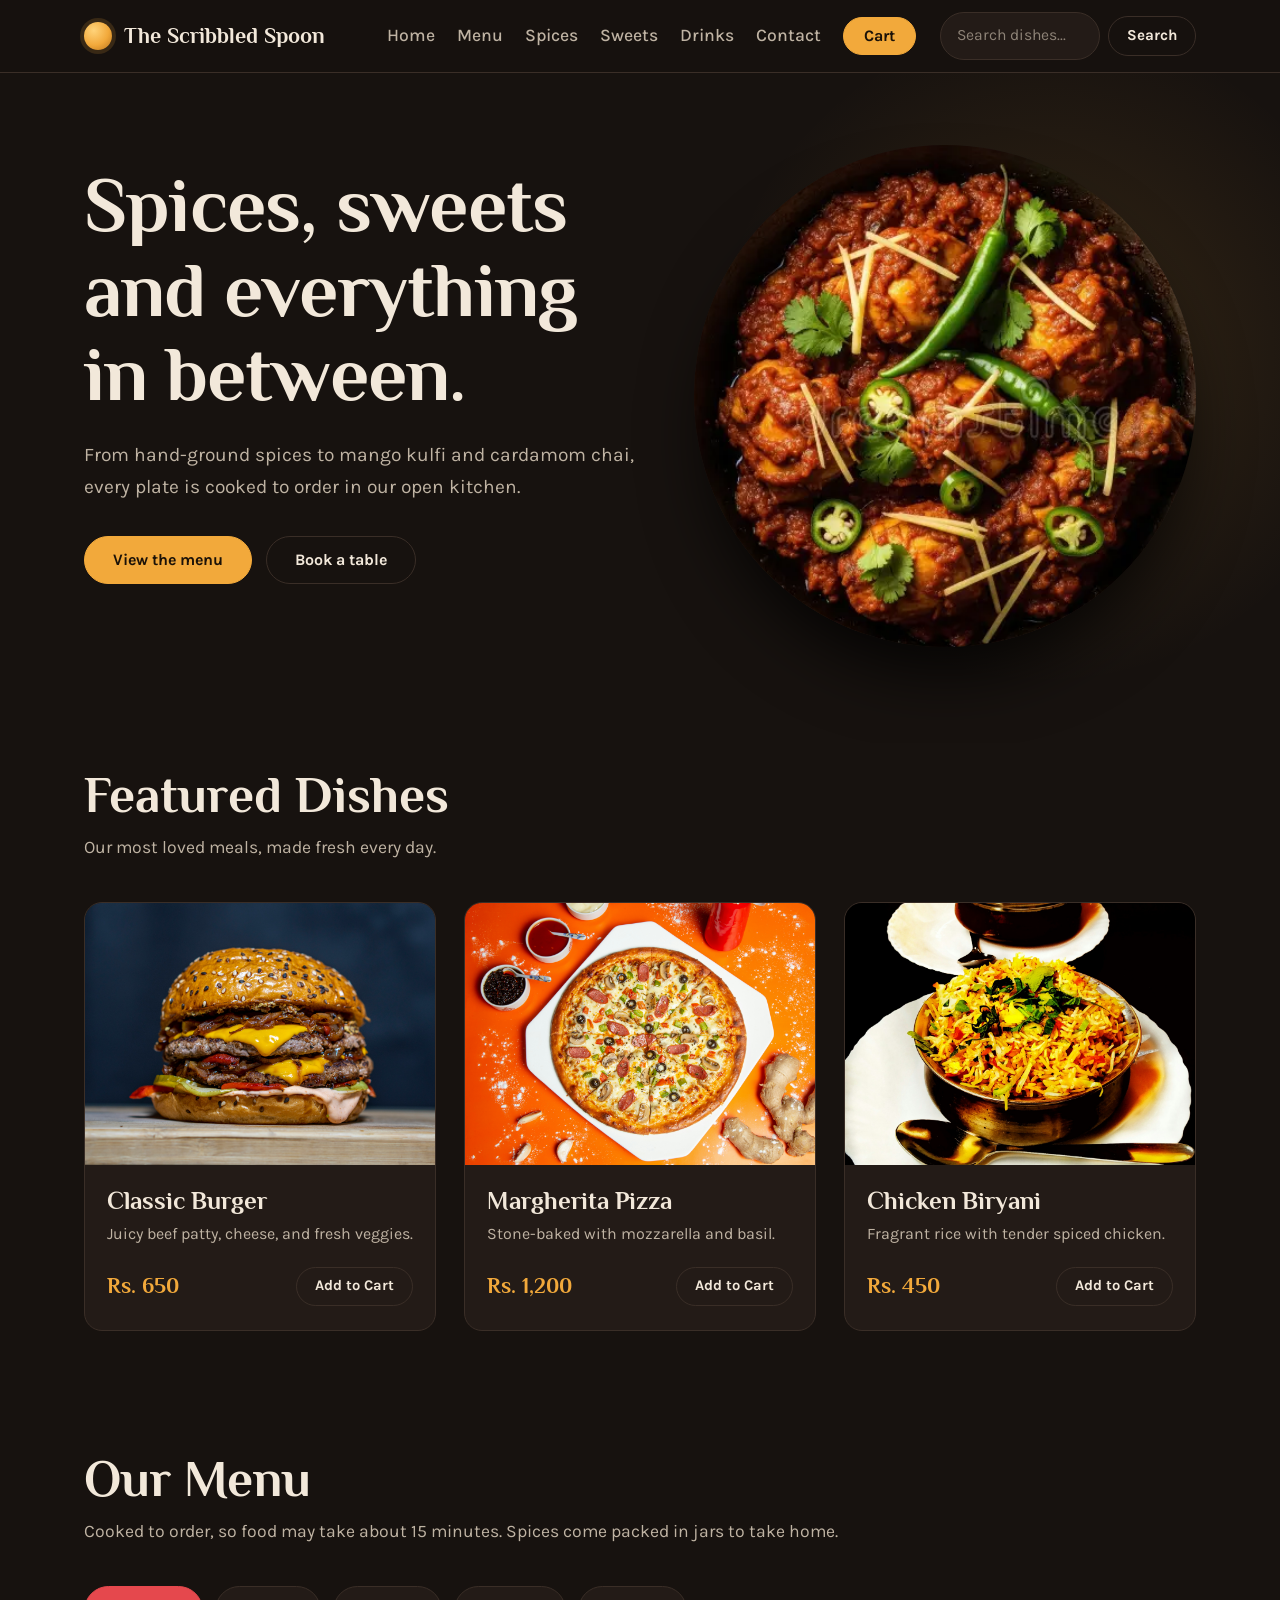
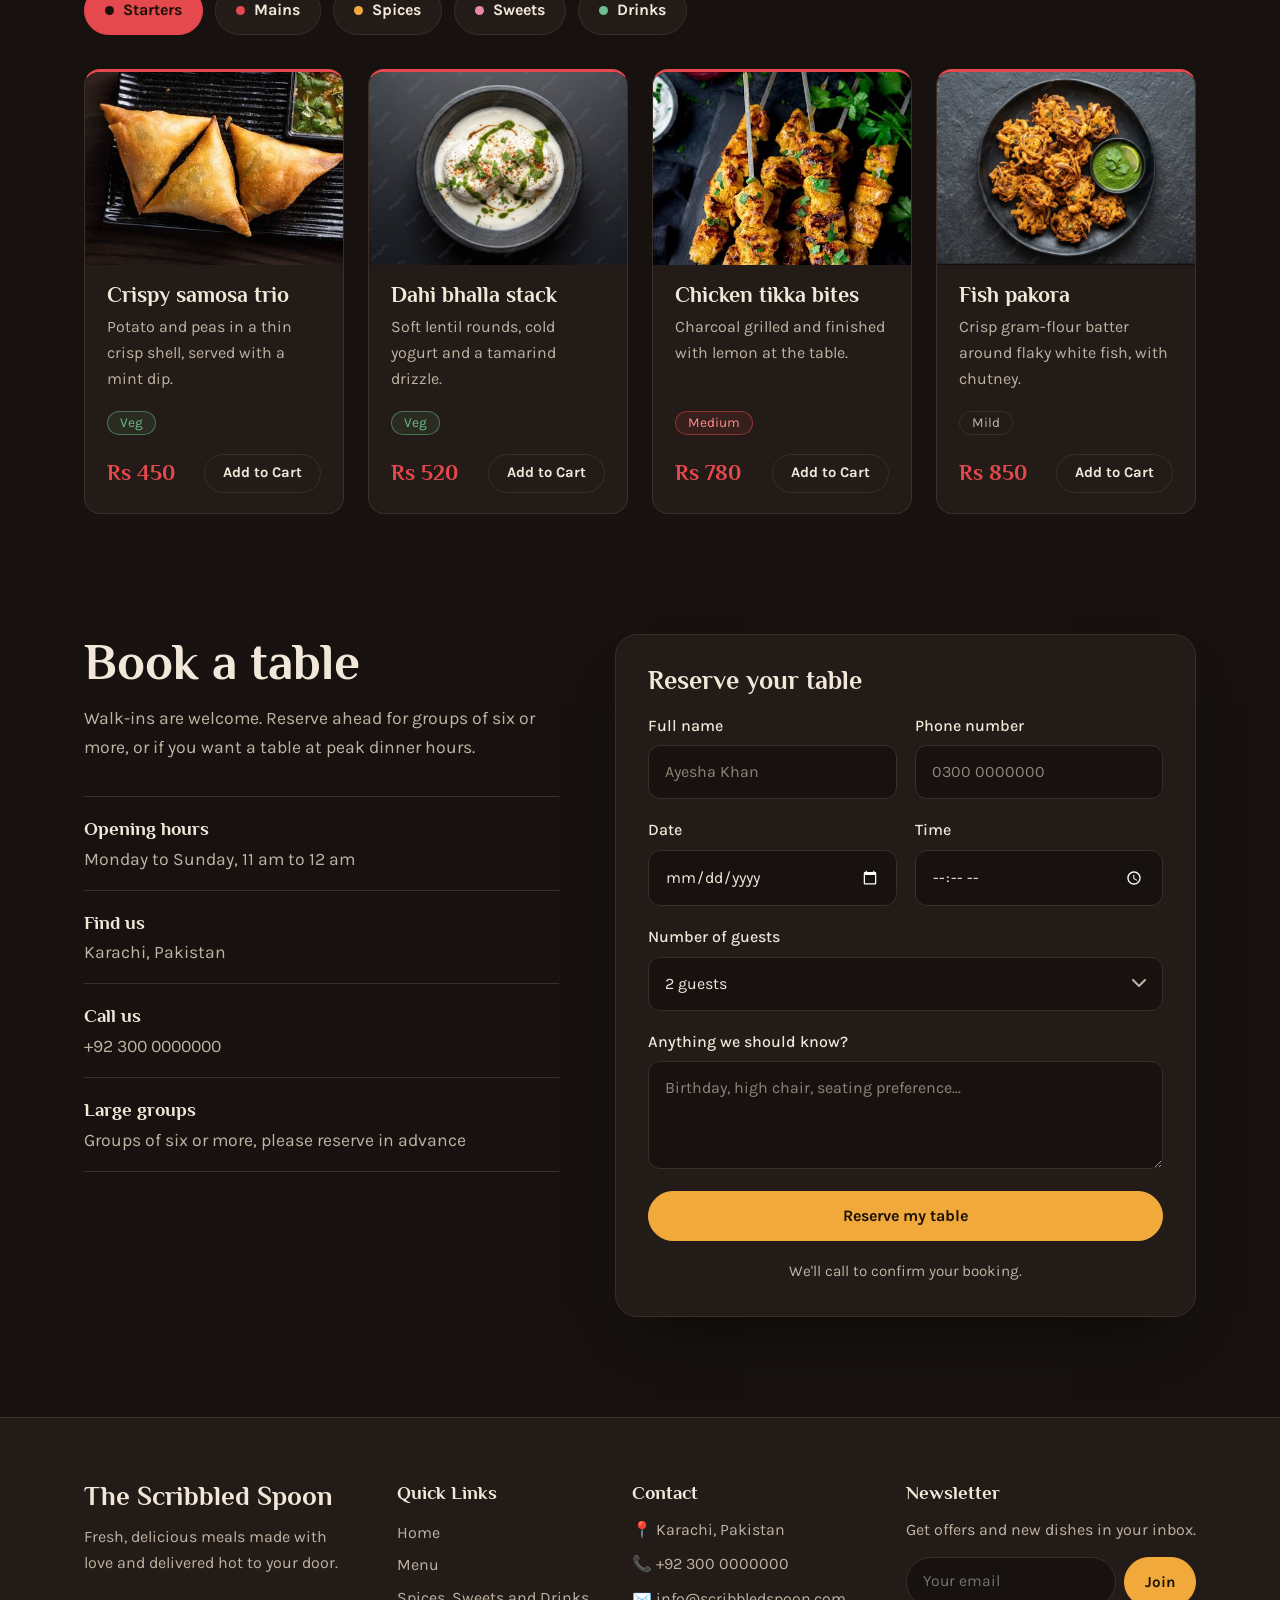
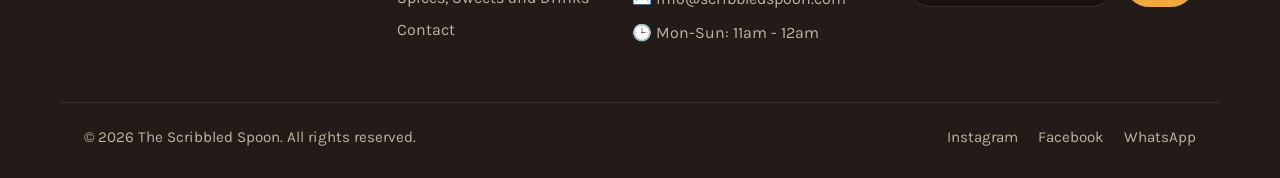
==== commit bff9c225: "Fix hero layout and update site" ====
--- a/index.html
+++ b/index.html
@@ -40,29 +40,22 @@
     </header>
 
     <main id="top">
-        <section class="hero">
-            <div class="wrap hero-grid">
-                <div class="hero-text">
-                    <h1>Spices, sweets and everything in between.</h1>
-                    <p>From hand-ground spices to mango kulfi and cardamom chai, every plate is cooked to order in our open kitchen.</p>
-                    <div class="hero-buttons">
-                        <a href="#menu" class="btn btn-primary">View the menu</a>
-                        <a href="#book" class="btn btn-outline">Book a table</a>
-                    </div>
-                    <ul class="cats" aria-label="Menu categories">
-                        <li><a href="#menu" style="--c: var(--chili)">Starters</a></li>
-                        <li><a href="#menu" style="--c: var(--chili)">Mains</a></li>
-                        <li><a href="#menu" style="--c: var(--saffron)">Spices</a></li>
-                        <li><a href="#menu" style="--c: var(--rose)">Sweets</a></li>
-                        <li><a href="#menu" style="--c: var(--mint)">Drinks</a></li>
-                    </ul>
-                </div>
-
-                <div class="hero-image">
-                    <img src="images/Karahi.webp" alt="A signature dish from The Scribbled Spoon on a dark plate">
-                </div>
-            </div>
-        </section>
+       <section class="hero">
+    <div class="wrap hero-grid">
+        <div class="hero-text">
+            <h1>Spices, sweets and everything in between.</h1>
+            <p>From hand-ground spices to mango kulfi and cardamom chai, every plate is cooked to order in our open kitchen.</p>
+            <div class="hero-buttons">
+                <a href="#menu" class="btn btn-primary">View the menu</a>
+                <a href="#book" class="btn btn-outline">Book a table</a>
+            </div>
+        </div>
+
+        <div class="hero-image">
+            <img src="images/Karahi.webp" alt="A signature dish from The Scribbled Spoon on a dark plate">
+        </div>
+    </div>
+</section>
 
         <section class="featured" id="featured">
             <div class="wrap">
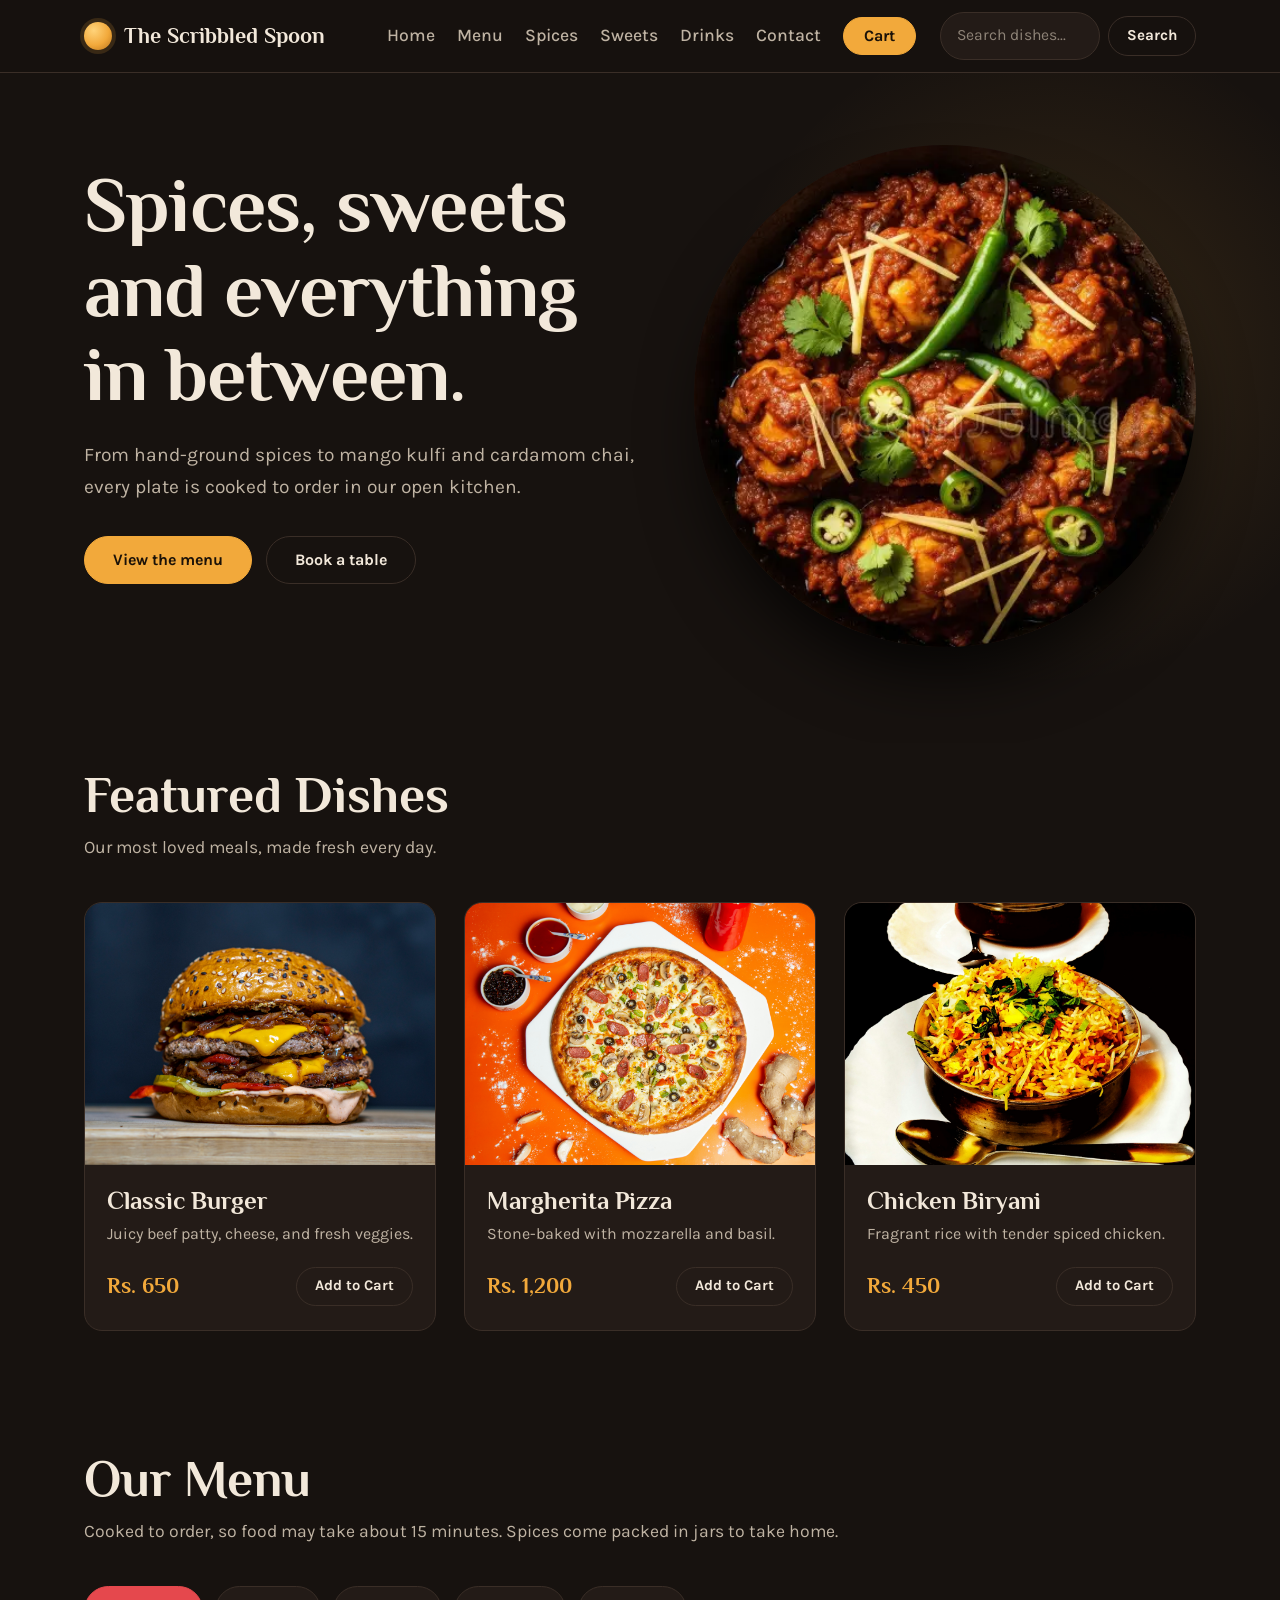
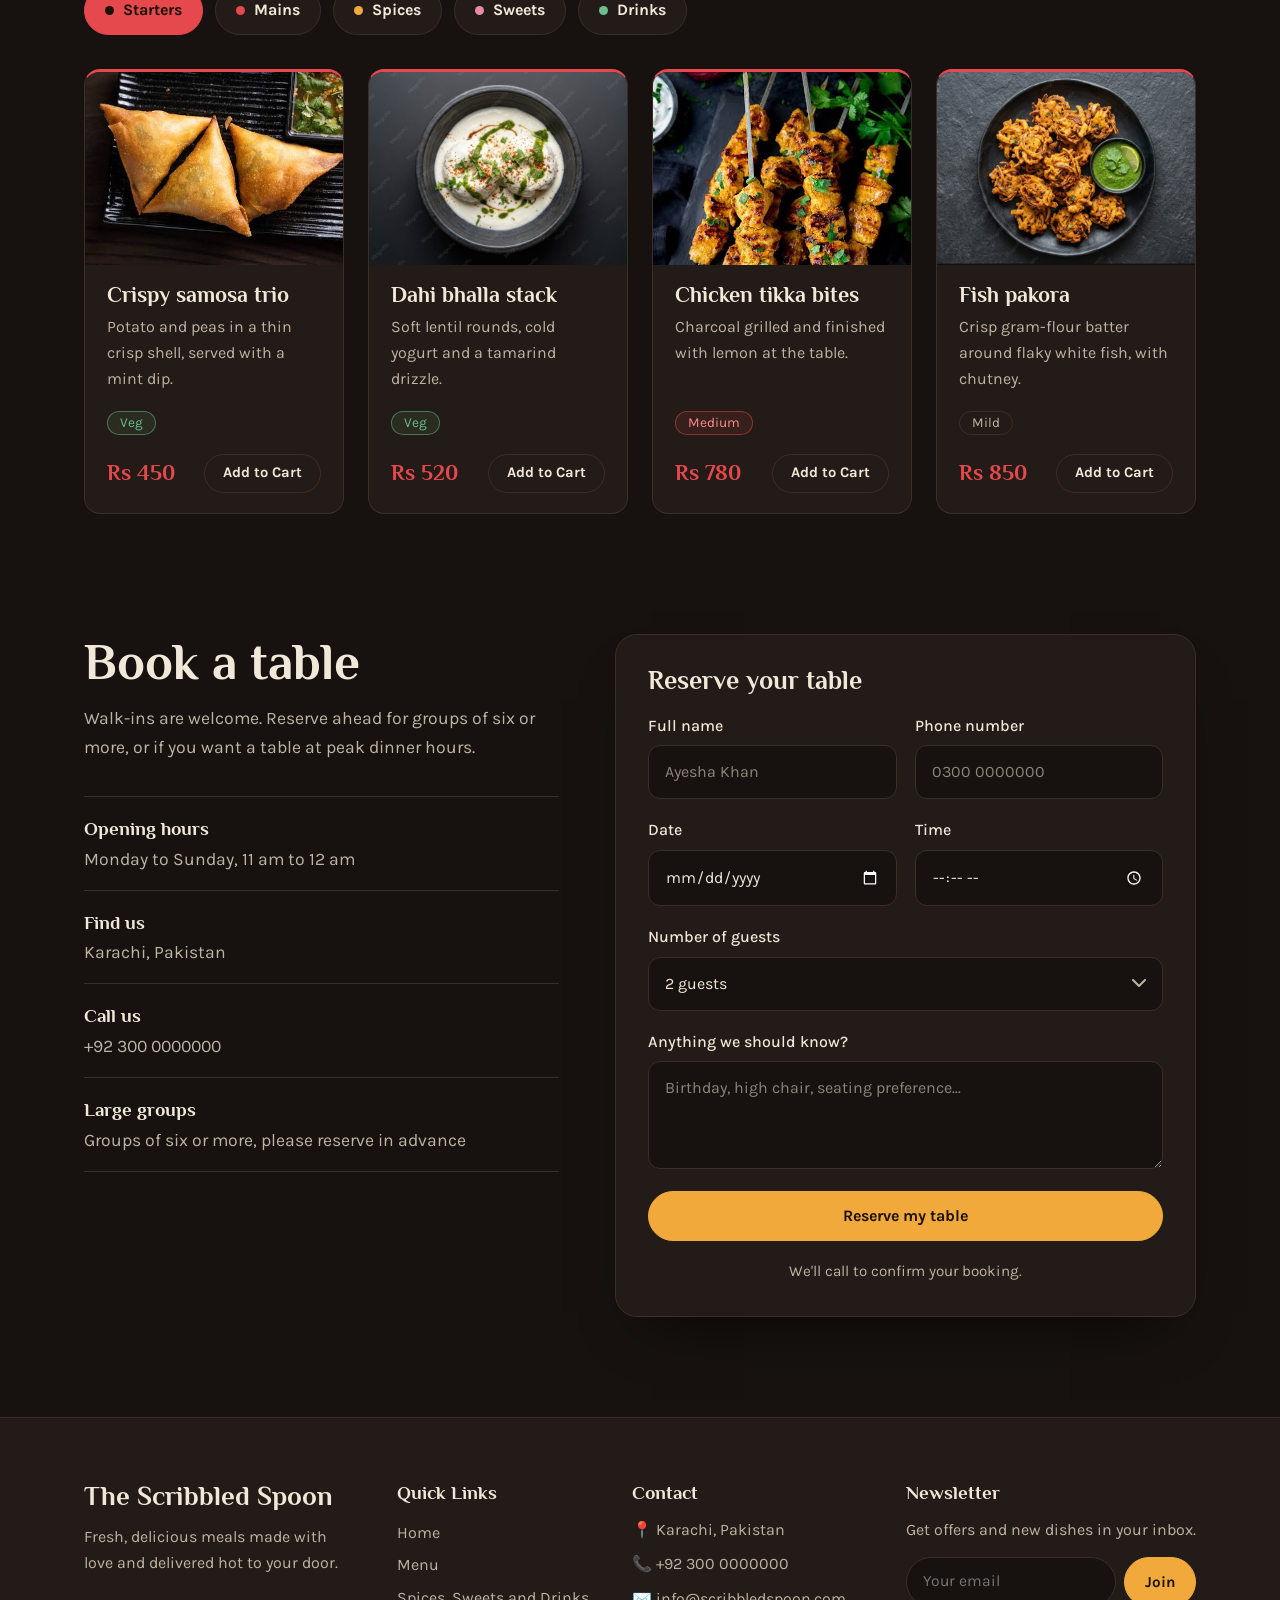
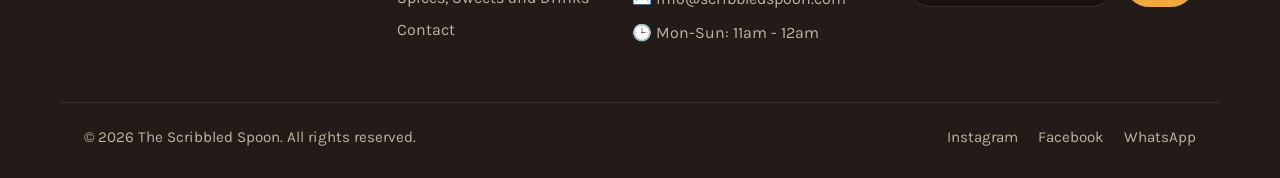
==== commit b5999f78: "menu toggle button" ====
--- a/index.html
+++ b/index.html
@@ -11,6 +11,7 @@
     <link href="https://fonts.googleapis.com/css2?family=Philosopher:wght@400;700&family=Karla:wght@400;500;700&display=swap" rel="stylesheet">
     <link rel="icon" href="data:image/svg+xml,%3Csvg xmlns='http://www.w3.org/2000/svg' viewBox='0 0 100 100'%3E%3Ccircle cx='50' cy='50' r='44' fill='%23F2A93B'/%3E%3C/svg%3E">
     <link rel="stylesheet" href="styles.css">
+    <script src="script.js" defer></script>
 </head>
 
 <body>
@@ -18,10 +19,9 @@
         <div class="wrap bar">
             <a class="logo" href="#top"><i></i>The Scribbled Spoon</a>
 
-            <input type="checkbox" id="burger" aria-label="Toggle menu">
-            <label class="burger" for="burger">Menu</label>
-
-            <nav aria-label="Main">
+            <button type="button" class="burger" id="menuBtn" aria-controls="mainNav" aria-expanded="false">☰ Menu</button>
+
+           <nav id="mainNav" aria-label="Main">
                 <ul class="links">
                     <li><a href="#top">Home</a></li>
                     <li><a href="#menu">Menu</a></li>
--- a/styles.css
+++ b/styles.css
@@ -71,7 +71,7 @@
 .links a:not(.btn):hover, .links a:not(.btn):focus-visible { color: var(--text); }
 .links a:not(.btn):hover::after, .links a:not(.btn):focus-visible::after { transform: scaleX(1); }
 
-#burger, .burger { display: none; }
+.burger { display: none; }
 
 /* search */
 .search { display: flex; align-items: center; gap: 8px; }
@@ -337,9 +337,10 @@
 /* ---------- Responsive ---------- */
 @media (max-width: 1120px) {
     .burger {
-        display: block; cursor: pointer; font-weight: 700; padding: 9px 18px;
-        border: 1px solid var(--line); border-radius: 999px; transition: border-color .25s ease;
-    }
+    display: block; cursor: pointer; font: inherit; font-weight: 700; color: inherit;
+    background: transparent; padding: 9px 18px;
+    border: 1px solid var(--line); border-radius: 999px; transition: border-color .25s ease;
+}
     .burger:hover { border-color: var(--saffron); }
 
     nav {
@@ -347,7 +348,7 @@
         background: var(--surface); border-bottom: 1px solid var(--line);
         max-height: 0; overflow: hidden; opacity: 0; transition: max-height .45s ease, opacity .3s ease;
     }
-    #burger:checked ~ nav { max-height: 560px; opacity: 1; }
+    #mainNav.open { max-height: 560px; opacity: 1; }
 
     .links { flex-direction: column; align-items: stretch; gap: 0; }
     .links li { padding: 14px 24px; border-top: 1px solid var(--line); }
@@ -445,6 +446,9 @@
     animation: cardIn .5s cubic-bezier(.2, .8, .2, 1) var(--d, 0s) backwards;
 }
 
+@media (min-width: 1121px) {
+    .burger { display: none; }
+}
 
 html { overflow-x: hidden; }
 body { overflow-x: clip; }
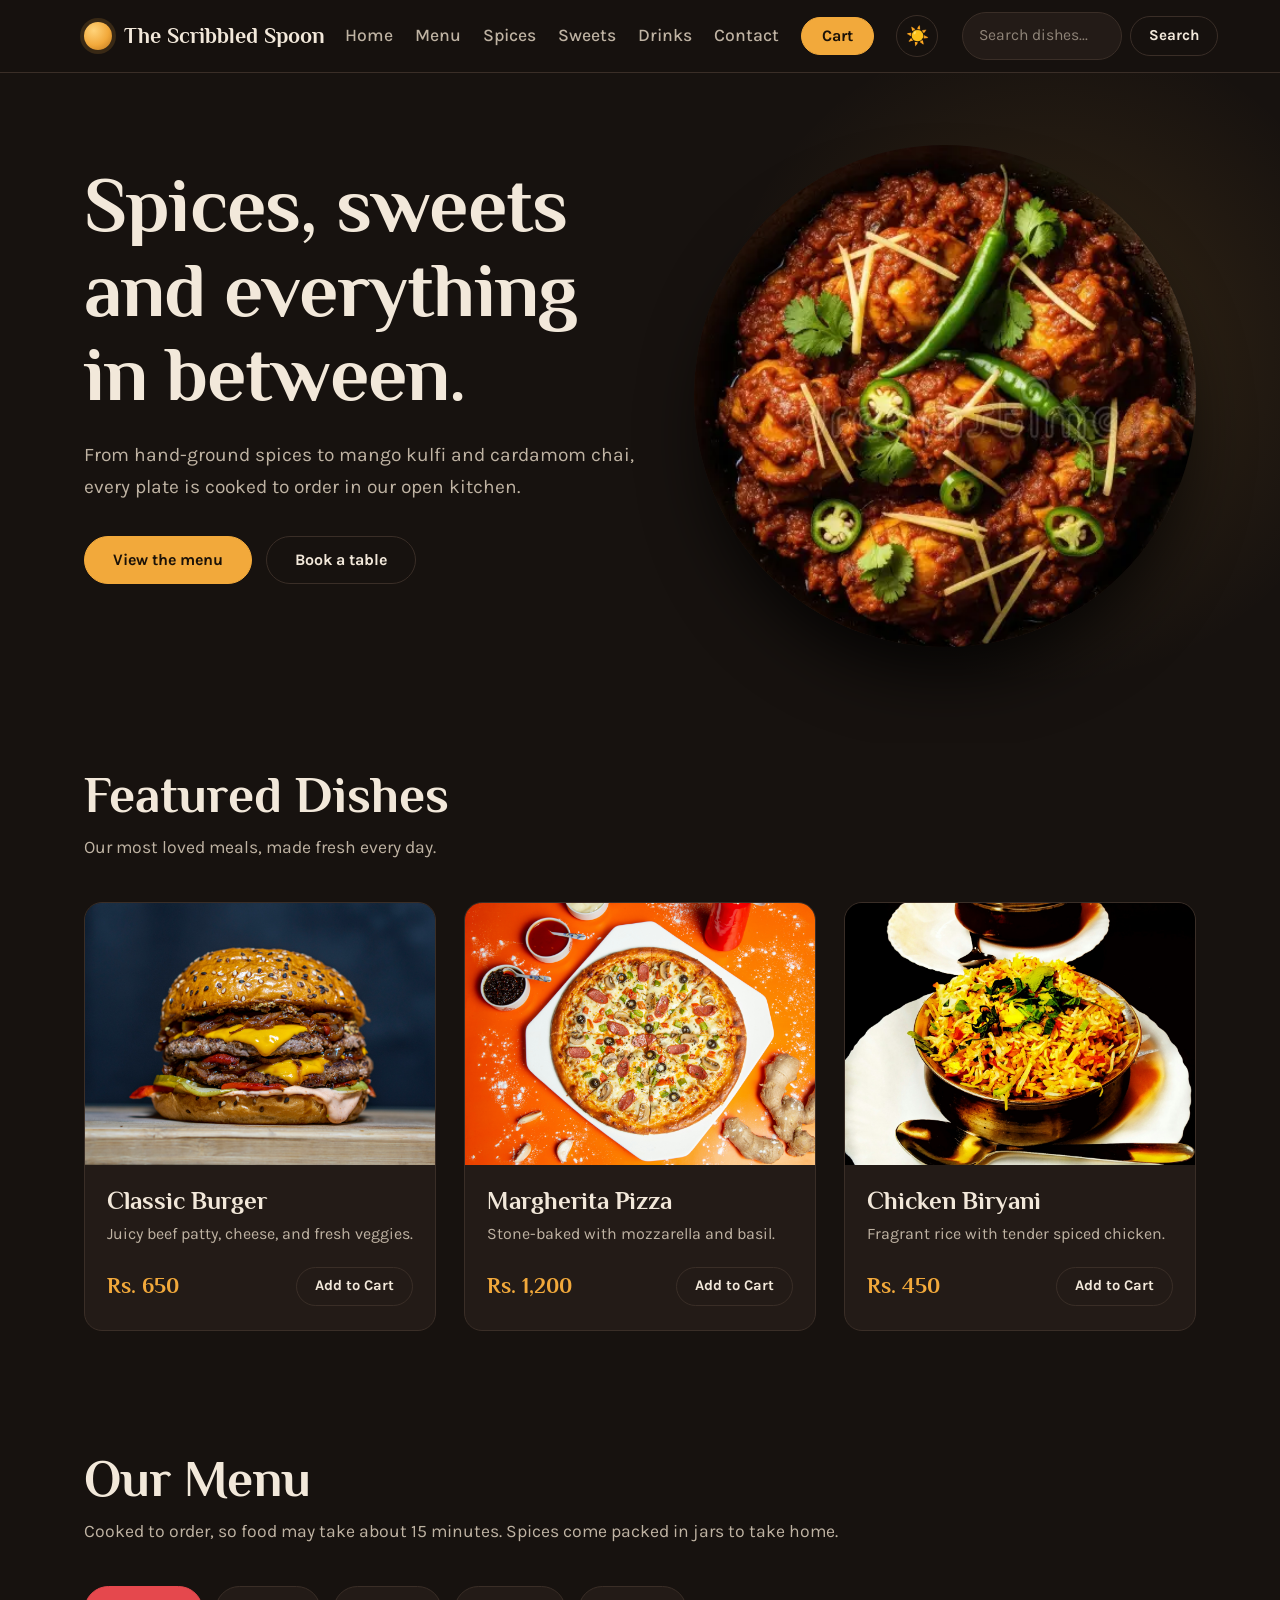
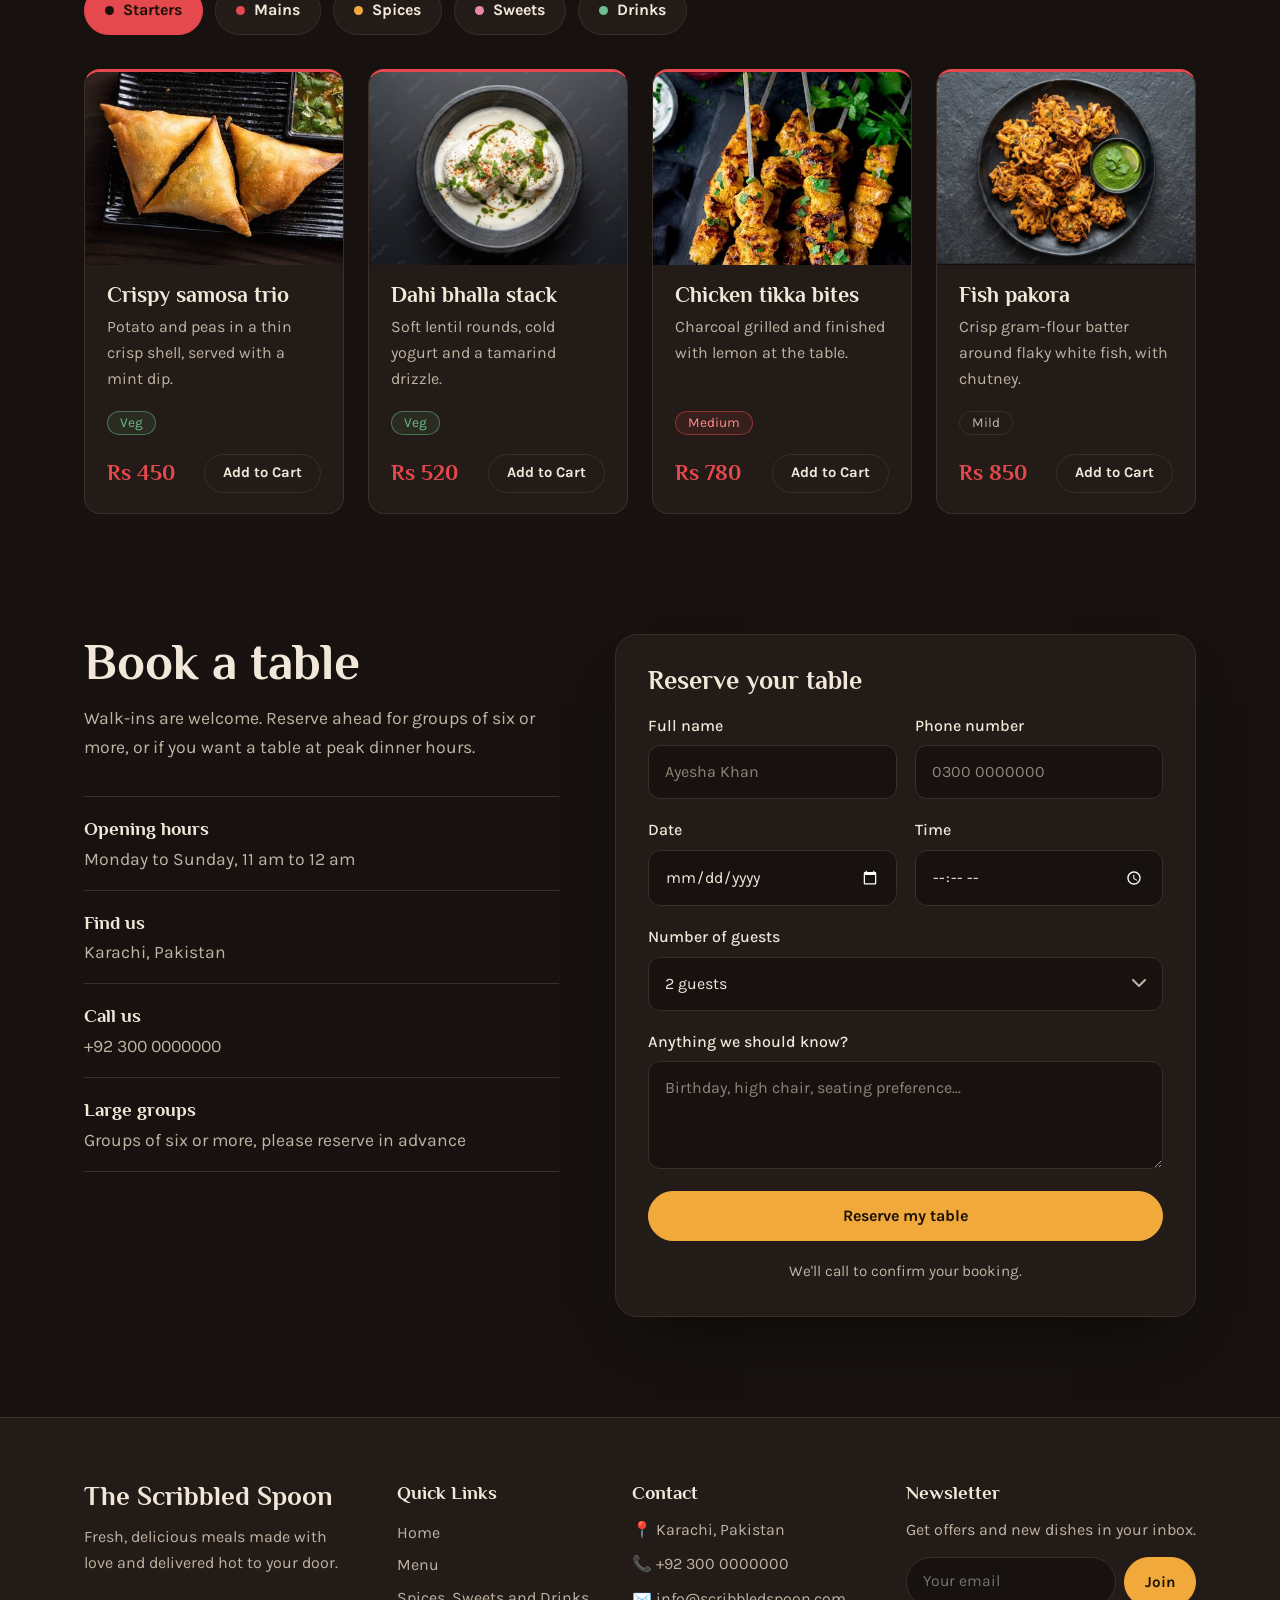
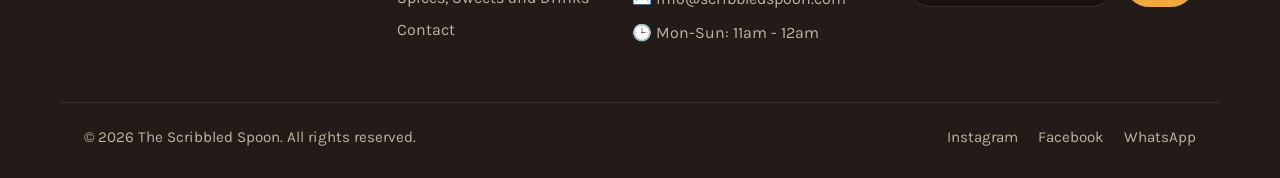
==== commit b2efebeb: "theme button" ====
--- a/index.html
+++ b/index.html
@@ -5,23 +5,28 @@
     <meta charset="UTF-8">
     <meta name="viewport" content="width=device-width, initial-scale=1.0">
     <title>The Scribbled Spoon | Spices, sweets and drinks</title>
-    <meta name="description" content="Fresh food cooked to order, from hand-ground spices to mango kulfi and cardamom chai.">
+    <meta name="description"
+        content="Fresh food cooked to order, from hand-ground spices to mango kulfi and cardamom chai.">
     <link rel="preconnect" href="https://fonts.googleapis.com">
     <link rel="preconnect" href="https://fonts.gstatic.com" crossorigin>
-    <link href="https://fonts.googleapis.com/css2?family=Philosopher:wght@400;700&family=Karla:wght@400;500;700&display=swap" rel="stylesheet">
-    <link rel="icon" href="data:image/svg+xml,%3Csvg xmlns='http://www.w3.org/2000/svg' viewBox='0 0 100 100'%3E%3Ccircle cx='50' cy='50' r='44' fill='%23F2A93B'/%3E%3C/svg%3E">
+    <link
+        href="https://fonts.googleapis.com/css2?family=Philosopher:wght@400;700&family=Karla:wght@400;500;700&display=swap"
+        rel="stylesheet">
+    <link rel="icon"
+        href="data:image/svg+xml,%3Csvg xmlns='http://www.w3.org/2000/svg' viewBox='0 0 100 100'%3E%3Ccircle cx='50' cy='50' r='44' fill='%23F2A93B'/%3E%3C/svg%3E">
     <link rel="stylesheet" href="styles.css">
     <script src="script.js" defer></script>
 </head>
 
-<body>
+<body class="dark">
     <header class="site-header">
         <div class="wrap bar">
             <a class="logo" href="#top"><i></i>The Scribbled Spoon</a>
 
-            <button type="button" class="burger" id="menuBtn" aria-controls="mainNav" aria-expanded="false">☰ Menu</button>
-
-           <nav id="mainNav" aria-label="Main">
+            <button type="button" class="burger" id="menuBtn" aria-controls="mainNav" aria-expanded="false">☰
+                Menu</button>
+
+            <nav id="mainNav" aria-label="Main">
                 <ul class="links">
                     <li><a href="#top">Home</a></li>
                     <li><a href="#menu">Menu</a></li>
@@ -30,6 +35,7 @@
                     <li><a href="#menu">Drinks</a></li>
                     <li><a href="#contact">Contact</a></li>
                     <li><a href="#" class="btn btn-small-pill">Cart</a></li>
+                    <li><button type="button" id="themeBtn" class="theme-btn" aria-label="Switch to light mode" title="Switch to light mode">☀️</button></li>
                 </ul>
                 <form class="search" role="search">
                     <input type="search" placeholder="Search dishes..." aria-label="Search dishes">
@@ -40,22 +46,23 @@
     </header>
 
     <main id="top">
-       <section class="hero">
-    <div class="wrap hero-grid">
-        <div class="hero-text">
-            <h1>Spices, sweets and everything in between.</h1>
-            <p>From hand-ground spices to mango kulfi and cardamom chai, every plate is cooked to order in our open kitchen.</p>
-            <div class="hero-buttons">
-                <a href="#menu" class="btn btn-primary">View the menu</a>
-                <a href="#book" class="btn btn-outline">Book a table</a>
-            </div>
-        </div>
-
-        <div class="hero-image">
-            <img src="images/Karahi.webp" alt="A signature dish from The Scribbled Spoon on a dark plate">
-        </div>
-    </div>
-</section>
+        <section class="hero">
+            <div class="wrap hero-grid">
+                <div class="hero-text">
+                    <h1>Spices, sweets and everything in between.</h1>
+                    <p>From hand-ground spices to mango kulfi and cardamom chai, every plate is cooked to order in our
+                        open kitchen.</p>
+                    <div class="hero-buttons">
+                        <a href="#menu" class="btn btn-primary">View the menu</a>
+                        <a href="#book" class="btn btn-outline">Book a table</a>
+                    </div>
+                </div>
+
+                <div class="hero-image">
+                    <img src="images/Karahi.webp" alt="A signature dish from The Scribbled Spoon on a dark plate">
+                </div>
+            </div>
+        </section>
 
         <section class="featured" id="featured">
             <div class="wrap">
@@ -110,288 +117,308 @@
             </div>
         </section>
 
-       <section class="menu" id="menu">
-    <div class="wrap">
-        <div class="section-header">
-            <h2>Our Menu</h2>
-            <p>Cooked to order, so food may take about 15 minutes. Spices come packed in jars to take home.</p>
-        </div>
-
-        <div class="menu-tabs">
-            <input type="radio" name="menu-tab" id="t1" checked aria-label="Starters">
-            <input type="radio" name="menu-tab" id="t2" aria-label="Mains">
-            <input type="radio" name="menu-tab" id="t3" aria-label="Spices">
-            <input type="radio" name="menu-tab" id="t4" aria-label="Sweets">
-            <input type="radio" name="menu-tab" id="t5" aria-label="Drinks">
-            <div class="tabs">
-                <label for="t1">Starters</label>
-                <label for="t2">Mains</label>
-                <label for="t3">Spices</label>
-                <label for="t4">Sweets</label>
-                <label for="t5">Drinks</label>
-            </div>
-
-            <div class="panels">
-                <div class="panel p1">
-                    <article class="menu-card">
-                        <div class="menu-card-img">
-                            <img src="images/samosas.jpg" alt="Crispy samosa trio" width="400" height="300" loading="lazy">
-                        </div>
-                        <h3>Crispy samosa trio</h3>
-                        <p>Potato and peas in a thin crisp shell, served with a mint dip.</p>
-                        <div class="tags"><span class="tag veg">Veg</span></div>
-                        <div class="menu-card-footer">
-                            <span class="price">Rs 450</span>
-                            <a href="#" class="btn-small">Add to Cart</a>
-                        </div>
-                    </article>
-                    <article class="menu-card">
-                        <div class="menu-card-img">
-                            <img src="images/dahi-bhalla.png" alt="Dahi bhalla stack" width="400" height="300" loading="lazy">
-                        </div>
-                        <h3>Dahi bhalla stack</h3>
-                        <p>Soft lentil rounds, cold yogurt and a tamarind drizzle.</p>
-                        <div class="tags"><span class="tag veg">Veg</span></div>
-                        <div class="menu-card-footer">
-                            <span class="price">Rs 520</span>
-                            <a href="#" class="btn-small">Add to Cart</a>
-                        </div>
-                    </article>
-                    <article class="menu-card">
-                        <div class="menu-card-img">
-                            <img src="images/chicken-tikka.jpg" alt="Chicken tikka bites" width="400" height="300" loading="lazy">
-                        </div>
-                        <h3>Chicken tikka bites</h3>
-                        <p>Charcoal grilled and finished with lemon at the table.</p>
-                        <div class="tags"><span class="tag hot">Medium</span></div>
-                        <div class="menu-card-footer">
-                            <span class="price">Rs 780</span>
-                            <a href="#" class="btn-small">Add to Cart</a>
-                        </div>
-                    </article>
-                    <article class="menu-card">
-                        <div class="menu-card-img">
-                            <img src="images/fish-pakora.png" alt="Fish pakora" width="400" height="300" loading="lazy">
-                        </div>
-                        <h3>Fish pakora</h3>
-                        <p>Crisp gram-flour batter around flaky white fish, with chutney.</p>
-                        <div class="tags"><span class="tag">Mild</span></div>
-                        <div class="menu-card-footer">
-                            <span class="price">Rs 850</span>
-                            <a href="#" class="btn-small">Add to Cart</a>
-                        </div>
-                    </article>
-                </div>
-                <div class="panel p2">
-                    <article class="menu-card">
-                        <div class="menu-card-img">
-                            <img src="images/Karahi.webp" alt="Chicken karahi bowl" width="400" height="300" loading="lazy">
-                        </div>
-                        <h3>Chicken karahi bowl</h3>
-                        <p>Tomato, ginger and green chili in a small iron pan, with warm naan.</p>
-                        <div class="tags"><span class="tag hot">Hot</span></div>
-                        <div class="menu-card-footer">
-                            <span class="price">Rs 1,450</span>
-                            <a href="#" class="btn-small">Add to Cart</a>
-                        </div>
-                    </article>
-                    <article class="menu-card">
-                        <div class="menu-card-img">
-                            <img src="images/seekh-kebab-roll.jpg" alt="Seekh kebab roll" width="400" height="300" loading="lazy">
-                        </div>
-                        <h3>Seekh kebab roll</h3>
-                        <p>Two kebabs, onion salad and green chutney in a flaky paratha.</p>
-                        <div class="tags"><span class="tag hot">Medium</span></div>
-                        <div class="menu-card-footer">
-                            <span class="price">Rs 890</span>
-                            <a href="#" class="btn-small">Add to Cart</a>
-                        </div>
-                    </article>
-                    <article class="menu-card">
-                        <div class="menu-card-img">
-                            <img src="images/beef-nihari.jpg" alt="Beef nihari" width="400" height="300" loading="lazy">
-                        </div>
-                        <h3>Beef nihari</h3>
-                        <p>Slow-cooked overnight, served with fresh ginger and lemon.</p>
-                        <div class="tags"><span class="tag hot">Medium</span></div>
-                        <div class="menu-card-footer">
-                            <span class="price">Rs 1,350</span>
-                            <a href="#" class="btn-small">Add to Cart</a>
-                        </div>
-                    </article>
-                    <article class="menu-card">
-                        <div class="menu-card-img">
-                            <img src="images/garden-pulao.jpg" alt="Garden pulao" width="400" height="300" loading="lazy">
-                        </div>
-                        <h3>Garden pulao</h3>
-                        <p>Fragrant rice with roasted vegetables and fried onions.</p>
-                        <div class="tags"><span class="tag veg">Veg</span></div>
-                        <div class="menu-card-footer">
-                            <span class="price">Rs 980</span>
-                            <a href="#" class="btn-small">Add to Cart</a>
-                        </div>
-                    </article>
-                </div>
-                <div class="panel p3">
-                    <article class="menu-card">
-                        <div class="menu-card-img">
-                            <img src="images/karahi-masala.jpg" alt="Karahi masala" width="400" height="300" loading="lazy">
-                        </div>
-                        <h3>Karahi masala</h3>
-                        <p>Our house blend for karahi. 100 g jar, packed fresh.</p>
-                        <div class="tags"><span class="tag hot">Hot</span></div>
-                        <div class="menu-card-footer">
-                            <span class="price">Rs 380</span>
-                            <a href="#" class="btn-small">Add to Cart</a>
-                        </div>
-                    </article>
-                    <article class="menu-card">
-                        <div class="menu-card-img">
-                            <img src="images/garam-masala.jpg" alt="Garam masala" width="400" height="300" loading="lazy">
-                        </div>
-                        <h3>Garam masala</h3>
-                        <p>Cardamom, cloves and cinnamon, hand-ground. 100 g jar.</p>
-                        <div class="tags"><span class="tag">Mild</span></div>
-                        <div class="menu-card-footer">
-                            <span class="price">Rs 450</span>
-                            <a href="#" class="btn-small">Add to Cart</a>
-                        </div>
-                    </article>
-                    <article class="menu-card">
-                        <div class="menu-card-img">
-                            <img src="images/kashmiri-chili.jpg" alt="Kashmiri red chili" width="400" height="300" loading="lazy">
-                        </div>
-                        <h3>Kashmiri red chili</h3>
-                        <p>Deep red color and gentle heat. 100 g jar.</p>
-                        <div class="tags"><span class="tag">Mild</span></div>
-                        <div class="menu-card-footer">
-                            <span class="price">Rs 320</span>
-                            <a href="#" class="btn-small">Add to Cart</a>
-                        </div>
-                    </article>
-                    <article class="menu-card">
-                        <div class="menu-card-img">
-                            <img src="images/saffron.jpg" alt="Saffron threads" width="400" height="300" loading="lazy">
-                        </div>
-                        <h3>Saffron threads</h3>
-                        <p>Pure kesar for biryani, kheer and chai. 1 g box.</p>
-                        <div class="tags"><span class="tag">Mild</span></div>
-                        <div class="menu-card-footer">
-                            <span class="price">Rs 950</span>
-                            <a href="#" class="btn-small">Add to Cart</a>
-                        </div>
-                    </article>
-                </div>
-                <div class="panel p4">
-                    <article class="menu-card">
-                        <div class="menu-card-img">
-                            <img src="images/mango-kulfi.jpg" alt="Mango kulfi" width="400" height="300" loading="lazy">
-                        </div>
-                        <h3>Mango kulfi</h3>
-                        <p>Dense, cold and made with ripe Sindhri mangoes.</p>
-                        <div class="tags"><span class="tag">Served cold</span></div>
-                        <div class="menu-card-footer">
-                            <span class="price">Rs 480</span>
-                            <a href="#" class="btn-small">Add to Cart</a>
-                        </div>
-                    </article>
-                    <article class="menu-card">
-                        <div class="menu-card-img">
-                            <img src="images/gulab-jamun.jpg" alt="Warm gulab jamun" width="400" height="300" loading="lazy">
-                        </div>
-                        <h3>Warm gulab jamun</h3>
-                        <p>Two syrupy dumplings with a scoop of cardamom cream.</p>
-                        <div class="tags"><span class="tag">Served warm</span></div>
-                        <div class="menu-card-footer">
-                            <span class="price">Rs 420</span>
-                            <a href="#" class="btn-small">Add to Cart</a>
-                        </div>
-                    </article>
-                    <article class="menu-card">
-                        <div class="menu-card-img">
-                            <img src="images/kheer.jpg" alt="Kheer jar" width="400" height="300" loading="lazy">
-                        </div>
-                        <h3>Kheer jar</h3>
-                        <p>Rice pudding with pistachio, chilled overnight.</p>
-                        <div class="tags"><span class="tag">Served cold</span></div>
-                        <div class="menu-card-footer">
-                            <span class="price">Rs 380</span>
-                            <a href="#" class="btn-small">Add to Cart</a>
-                        </div>
-                    </article>
-                    <article class="menu-card">
-                        <div class="menu-card-img">
-                            <img src="images/shahi-tukray.jpg" alt="Shahi tukray" width="400" height="300" loading="lazy">
-                        </div>
-                        <h3>Shahi tukray</h3>
-                        <p>Fried bread soaked in saffron milk and topped with nuts.</p>
-                        <div class="tags"><span class="tag">Served warm</span></div>
-                        <div class="menu-card-footer">
-                            <span class="price">Rs 520</span>
-                            <a href="#" class="btn-small">Add to Cart</a>
-                        </div>
-                    </article>
-                </div>
-                <div class="panel p5">
-                    <article class="menu-card">
-                        <div class="menu-card-img">
-                            <img src="images/cardamom-chai.jpg" alt="Cardamom chai" width="400" height="300" loading="lazy">
-                        </div>
-                        <h3>Cardamom chai</h3>
-                        <p>Strong black tea simmered with milk and crushed cardamom.</p>
-                        <div class="tags"><span class="tag">Served hot</span></div>
-                        <div class="menu-card-footer">
-                            <span class="price">Rs 220</span>
-                            <a href="#" class="btn-small">Add to Cart</a>
-                        </div>
-                    </article>
-                    <article class="menu-card">
-                        <div class="menu-card-img">
-                            <img src="images/mango-lassi.jpg" alt="Mango lassi" width="400" height="300" loading="lazy">
-                        </div>
-                        <h3>Mango lassi</h3>
-                        <p>Thick yogurt blended with ripe mango and a pinch of salt.</p>
-                        <div class="tags"><span class="tag">Served cold</span></div>
-                        <div class="menu-card-footer">
-                            <span class="price">Rs 380</span>
-                            <a href="#" class="btn-small">Add to Cart</a>
-                        </div>
-                    </article>
-                    <article class="menu-card">
-                        <div class="menu-card-img">
-                            <img src="images/mint-lemonade.jpg" alt="Mint lemonade" width="400" height="300" loading="lazy">
-                        </div>
-                        <h3>Mint lemonade</h3>
-                        <p>Fresh lemon, crushed mint and a little sugar over ice.</p>
-                        <div class="tags"><span class="tag">Served cold</span></div>
-                        <div class="menu-card-footer">
-                            <span class="price">Rs 320</span>
-                            <a href="#" class="btn-small">Add to Cart</a>
-                        </div>
-                    </article>
-                    <article class="menu-card">
-                        <div class="menu-card-img">
-                            <img src="images/cold-coffee.jpg" alt="Cold coffee" width="400" height="300" loading="lazy">
-                        </div>
-                        <h3>Cold coffee</h3>
-                        <p>Strong black coffee served over ice with a splash of milk.</p>
-                        <div class="tags"><span class="tag">Served cold</span></div>
-                        <div class="menu-card-footer">
-                            <span class="price">Rs 300</span>
-                            <a href="#" class="btn-small">Add to Cart</a>
-                        </div>
-                    </article>
-                </div>
-            </div>
-        </div>
-    </div>
-</section>
+        <section class="menu" id="menu">
+            <div class="wrap">
+                <div class="section-header">
+                    <h2>Our Menu</h2>
+                    <p>Cooked to order, so food may take about 15 minutes. Spices come packed in jars to take home.</p>
+                </div>
+
+                <div class="menu-tabs">
+                    <input type="radio" name="menu-tab" id="t1" checked aria-label="Starters">
+                    <input type="radio" name="menu-tab" id="t2" aria-label="Mains">
+                    <input type="radio" name="menu-tab" id="t3" aria-label="Spices">
+                    <input type="radio" name="menu-tab" id="t4" aria-label="Sweets">
+                    <input type="radio" name="menu-tab" id="t5" aria-label="Drinks">
+                    <div class="tabs">
+                        <label for="t1">Starters</label>
+                        <label for="t2">Mains</label>
+                        <label for="t3">Spices</label>
+                        <label for="t4">Sweets</label>
+                        <label for="t5">Drinks</label>
+                    </div>
+
+                    <div class="panels">
+                        <div class="panel p1">
+                            <article class="menu-card">
+                                <div class="menu-card-img">
+                                    <img src="images/samosas.jpg" alt="Crispy samosa trio" width="400" height="300"
+                                        loading="lazy">
+                                </div>
+                                <h3>Crispy samosa trio</h3>
+                                <p>Potato and peas in a thin crisp shell, served with a mint dip.</p>
+                                <div class="tags"><span class="tag veg">Veg</span></div>
+                                <div class="menu-card-footer">
+                                    <span class="price">Rs 450</span>
+                                    <a href="#" class="btn-small">Add to Cart</a>
+                                </div>
+                            </article>
+                            <article class="menu-card">
+                                <div class="menu-card-img">
+                                    <img src="images/dahi-bhalla.png" alt="Dahi bhalla stack" width="400" height="300"
+                                        loading="lazy">
+                                </div>
+                                <h3>Dahi bhalla stack</h3>
+                                <p>Soft lentil rounds, cold yogurt and a tamarind drizzle.</p>
+                                <div class="tags"><span class="tag veg">Veg</span></div>
+                                <div class="menu-card-footer">
+                                    <span class="price">Rs 520</span>
+                                    <a href="#" class="btn-small">Add to Cart</a>
+                                </div>
+                            </article>
+                            <article class="menu-card">
+                                <div class="menu-card-img">
+                                    <img src="images/chicken-tikka.jpg" alt="Chicken tikka bites" width="400"
+                                        height="300" loading="lazy">
+                                </div>
+                                <h3>Chicken tikka bites</h3>
+                                <p>Charcoal grilled and finished with lemon at the table.</p>
+                                <div class="tags"><span class="tag hot">Medium</span></div>
+                                <div class="menu-card-footer">
+                                    <span class="price">Rs 780</span>
+                                    <a href="#" class="btn-small">Add to Cart</a>
+                                </div>
+                            </article>
+                            <article class="menu-card">
+                                <div class="menu-card-img">
+                                    <img src="images/fish-pakora.png" alt="Fish pakora" width="400" height="300"
+                                        loading="lazy">
+                                </div>
+                                <h3>Fish pakora</h3>
+                                <p>Crisp gram-flour batter around flaky white fish, with chutney.</p>
+                                <div class="tags"><span class="tag">Mild</span></div>
+                                <div class="menu-card-footer">
+                                    <span class="price">Rs 850</span>
+                                    <a href="#" class="btn-small">Add to Cart</a>
+                                </div>
+                            </article>
+                        </div>
+                        <div class="panel p2">
+                            <article class="menu-card">
+                                <div class="menu-card-img">
+                                    <img src="images/Karahi.webp" alt="Chicken karahi bowl" width="400" height="300"
+                                        loading="lazy">
+                                </div>
+                                <h3>Chicken karahi bowl</h3>
+                                <p>Tomato, ginger and green chili in a small iron pan, with warm naan.</p>
+                                <div class="tags"><span class="tag hot">Hot</span></div>
+                                <div class="menu-card-footer">
+                                    <span class="price">Rs 1,450</span>
+                                    <a href="#" class="btn-small">Add to Cart</a>
+                                </div>
+                            </article>
+                            <article class="menu-card">
+                                <div class="menu-card-img">
+                                    <img src="images/seekh-kebab-roll.jpg" alt="Seekh kebab roll" width="400"
+                                        height="300" loading="lazy">
+                                </div>
+                                <h3>Seekh kebab roll</h3>
+                                <p>Two kebabs, onion salad and green chutney in a flaky paratha.</p>
+                                <div class="tags"><span class="tag hot">Medium</span></div>
+                                <div class="menu-card-footer">
+                                    <span class="price">Rs 890</span>
+                                    <a href="#" class="btn-small">Add to Cart</a>
+                                </div>
+                            </article>
+                            <article class="menu-card">
+                                <div class="menu-card-img">
+                                    <img src="images/beef-nihari.jpg" alt="Beef nihari" width="400" height="300"
+                                        loading="lazy">
+                                </div>
+                                <h3>Beef nihari</h3>
+                                <p>Slow-cooked overnight, served with fresh ginger and lemon.</p>
+                                <div class="tags"><span class="tag hot">Medium</span></div>
+                                <div class="menu-card-footer">
+                                    <span class="price">Rs 1,350</span>
+                                    <a href="#" class="btn-small">Add to Cart</a>
+                                </div>
+                            </article>
+                            <article class="menu-card">
+                                <div class="menu-card-img">
+                                    <img src="images/garden-pulao.jpg" alt="Garden pulao" width="400" height="300"
+                                        loading="lazy">
+                                </div>
+                                <h3>Garden pulao</h3>
+                                <p>Fragrant rice with roasted vegetables and fried onions.</p>
+                                <div class="tags"><span class="tag veg">Veg</span></div>
+                                <div class="menu-card-footer">
+                                    <span class="price">Rs 980</span>
+                                    <a href="#" class="btn-small">Add to Cart</a>
+                                </div>
+                            </article>
+                        </div>
+                        <div class="panel p3">
+                            <article class="menu-card">
+                                <div class="menu-card-img">
+                                    <img src="images/karahi-masala.jpg" alt="Karahi masala" width="400" height="300"
+                                        loading="lazy">
+                                </div>
+                                <h3>Karahi masala</h3>
+                                <p>Our house blend for karahi. 100 g jar, packed fresh.</p>
+                                <div class="tags"><span class="tag hot">Hot</span></div>
+                                <div class="menu-card-footer">
+                                    <span class="price">Rs 380</span>
+                                    <a href="#" class="btn-small">Add to Cart</a>
+                                </div>
+                            </article>
+                            <article class="menu-card">
+                                <div class="menu-card-img">
+                                    <img src="images/garam-masala.jpg" alt="Garam masala" width="400" height="300"
+                                        loading="lazy">
+                                </div>
+                                <h3>Garam masala</h3>
+                                <p>Cardamom, cloves and cinnamon, hand-ground. 100 g jar.</p>
+                                <div class="tags"><span class="tag">Mild</span></div>
+                                <div class="menu-card-footer">
+                                    <span class="price">Rs 450</span>
+                                    <a href="#" class="btn-small">Add to Cart</a>
+                                </div>
+                            </article>
+                            <article class="menu-card">
+                                <div class="menu-card-img">
+                                    <img src="images/kashmiri-chili.jpg" alt="Kashmiri red chili" width="400"
+                                        height="300" loading="lazy">
+                                </div>
+                                <h3>Kashmiri red chili</h3>
+                                <p>Deep red color and gentle heat. 100 g jar.</p>
+                                <div class="tags"><span class="tag">Mild</span></div>
+                                <div class="menu-card-footer">
+                                    <span class="price">Rs 320</span>
+                                    <a href="#" class="btn-small">Add to Cart</a>
+                                </div>
+                            </article>
+                            <article class="menu-card">
+                                <div class="menu-card-img">
+                                    <img src="images/saffron.jpg" alt="Saffron threads" width="400" height="300"
+                                        loading="lazy">
+                                </div>
+                                <h3>Saffron threads</h3>
+                                <p>Pure kesar for biryani, kheer and chai. 1 g box.</p>
+                                <div class="tags"><span class="tag">Mild</span></div>
+                                <div class="menu-card-footer">
+                                    <span class="price">Rs 950</span>
+                                    <a href="#" class="btn-small">Add to Cart</a>
+                                </div>
+                            </article>
+                        </div>
+                        <div class="panel p4">
+                            <article class="menu-card">
+                                <div class="menu-card-img">
+                                    <img src="images/mango-kulfi.jpg" alt="Mango kulfi" width="400" height="300"
+                                        loading="lazy">
+                                </div>
+                                <h3>Mango kulfi</h3>
+                                <p>Dense, cold and made with ripe Sindhri mangoes.</p>
+                                <div class="tags"><span class="tag">Served cold</span></div>
+                                <div class="menu-card-footer">
+                                    <span class="price">Rs 480</span>
+                                    <a href="#" class="btn-small">Add to Cart</a>
+                                </div>
+                            </article>
+                            <article class="menu-card">
+                                <div class="menu-card-img">
+                                    <img src="images/gulab-jamun.jpg" alt="Warm gulab jamun" width="400" height="300"
+                                        loading="lazy">
+                                </div>
+                                <h3>Warm gulab jamun</h3>
+                                <p>Two syrupy dumplings with a scoop of cardamom cream.</p>
+                                <div class="tags"><span class="tag">Served warm</span></div>
+                                <div class="menu-card-footer">
+                                    <span class="price">Rs 420</span>
+                                    <a href="#" class="btn-small">Add to Cart</a>
+                                </div>
+                            </article>
+                            <article class="menu-card">
+                                <div class="menu-card-img">
+                                    <img src="images/kheer.jpg" alt="Kheer jar" width="400" height="300" loading="lazy">
+                                </div>
+                                <h3>Kheer jar</h3>
+                                <p>Rice pudding with pistachio, chilled overnight.</p>
+                                <div class="tags"><span class="tag">Served cold</span></div>
+                                <div class="menu-card-footer">
+                                    <span class="price">Rs 380</span>
+                                    <a href="#" class="btn-small">Add to Cart</a>
+                                </div>
+                            </article>
+                            <article class="menu-card">
+                                <div class="menu-card-img">
+                                    <img src="images/shahi-tukray.jpg" alt="Shahi tukray" width="400" height="300"
+                                        loading="lazy">
+                                </div>
+                                <h3>Shahi tukray</h3>
+                                <p>Fried bread soaked in saffron milk and topped with nuts.</p>
+                                <div class="tags"><span class="tag">Served warm</span></div>
+                                <div class="menu-card-footer">
+                                    <span class="price">Rs 520</span>
+                                    <a href="#" class="btn-small">Add to Cart</a>
+                                </div>
+                            </article>
+                        </div>
+                        <div class="panel p5">
+                            <article class="menu-card">
+                                <div class="menu-card-img">
+                                    <img src="images/cardamom-chai.jpg" alt="Cardamom chai" width="400" height="300"
+                                        loading="lazy">
+                                </div>
+                                <h3>Cardamom chai</h3>
+                                <p>Strong black tea simmered with milk and crushed cardamom.</p>
+                                <div class="tags"><span class="tag">Served hot</span></div>
+                                <div class="menu-card-footer">
+                                    <span class="price">Rs 220</span>
+                                    <a href="#" class="btn-small">Add to Cart</a>
+                                </div>
+                            </article>
+                            <article class="menu-card">
+                                <div class="menu-card-img">
+                                    <img src="images/mango-lassi.jpg" alt="Mango lassi" width="400" height="300"
+                                        loading="lazy">
+                                </div>
+                                <h3>Mango lassi</h3>
+                                <p>Thick yogurt blended with ripe mango and a pinch of salt.</p>
+                                <div class="tags"><span class="tag">Served cold</span></div>
+                                <div class="menu-card-footer">
+                                    <span class="price">Rs 380</span>
+                                    <a href="#" class="btn-small">Add to Cart</a>
+                                </div>
+                            </article>
+                            <article class="menu-card">
+                                <div class="menu-card-img">
+                                    <img src="images/mint-lemonade.jpg" alt="Mint lemonade" width="400" height="300"
+                                        loading="lazy">
+                                </div>
+                                <h3>Mint lemonade</h3>
+                                <p>Fresh lemon, crushed mint and a little sugar over ice.</p>
+                                <div class="tags"><span class="tag">Served cold</span></div>
+                                <div class="menu-card-footer">
+                                    <span class="price">Rs 320</span>
+                                    <a href="#" class="btn-small">Add to Cart</a>
+                                </div>
+                            </article>
+                            <article class="menu-card">
+                                <div class="menu-card-img">
+                                    <img src="images/cold-coffee.jpg" alt="Cold coffee" width="400" height="300"
+                                        loading="lazy">
+                                </div>
+                                <h3>Cold coffee</h3>
+                                <p>Strong black coffee served over ice with a splash of milk.</p>
+                                <div class="tags"><span class="tag">Served cold</span></div>
+                                <div class="menu-card-footer">
+                                    <span class="price">Rs 300</span>
+                                    <a href="#" class="btn-small">Add to Cart</a>
+                                </div>
+                            </article>
+                        </div>
+                    </div>
+                </div>
+            </div>
+        </section>
 
         <section class="reserve" id="book">
             <div class="wrap reserve-grid">
                 <div class="reserve-info">
                     <h2>Book a table</h2>
-                    <p class="lead">Walk-ins are welcome. Reserve ahead for groups of six or more, or if you want a table at peak dinner hours.</p>
+                    <p class="lead">Walk-ins are welcome. Reserve ahead for groups of six or more, or if you want a
+                        table at peak dinner hours.</p>
                     <dl class="info">
                         <div>
                             <dt>Opening hours</dt>
@@ -453,7 +480,8 @@
 
                     <label class="field">
                         <span>Anything we should know?</span>
-                        <textarea name="notes" rows="3" placeholder="Birthday, high chair, seating preference..."></textarea>
+                        <textarea name="notes" rows="3"
+                            placeholder="Birthday, high chair, seating preference..."></textarea>
                     </label>
 
                     <button type="submit" class="btn btn-primary">Reserve my table</button>
--- a/styles.css
+++ b/styles.css
@@ -2,18 +2,39 @@
    Headings: Philosopher. Body: Karla. */
 
 :root {
+    --bg: #FBF5EC;
+    --surface: #FFFFFF;
+    --surface-2: #F4EBDD;
+    --line: #E4D6C3;
+    --line-strong: #CDB9A0;
+    --text: #2A1F18;
+    --muted: #6B5D4F;
+    --placeholder: #9A8C7D;
+    --header-bg: rgba(251, 245, 236, .85);
+    --hot-text: #C0292E;
+    --saffron: #D98A10;
+    --chili: #E5484D;
+    --rose: #D4617F;
+    --mint: #2E8B57;
+    --display: 'Philosopher', Georgia, 'Times New Roman', serif;
+    --body: 'Karla', 'Helvetica Neue', Arial, sans-serif;
+    color-scheme: light;
+}
+
+body.dark {
     --bg: #17120F;
     --surface: #231B17;
     --surface-2: #2B211C;
     --line: #3A2E27;
+    --line-strong: #55443A;
     --text: #F2E8DA;
     --muted: #BFB3A3;
+    --placeholder: #8F8478;
+    --header-bg: rgba(23, 18, 15, .82);
+    --hot-text: #FF8B8F;
     --saffron: #F2A93B;
-    --chili: #E5484D;
     --rose: #E58BA5;
     --mint: #6DBE8C;
-    --display: 'Philosopher', Georgia, 'Times New Roman', serif;
-    --body: 'Karla', 'Helvetica Neue', Arial, sans-serif;
     color-scheme: dark;
 }
 
@@ -28,6 +49,7 @@
     font-size: 1.1rem;
     line-height: 1.65;
     overflow-x: hidden;
+    transition: background .3s ease, color .3s ease;
     -webkit-font-smoothing: antialiased;
 }
 
@@ -43,7 +65,7 @@
     position: sticky;
     top: 0;
     z-index: 20;
-    background: rgba(23, 18, 15, .82);
+    background: var(--header-bg);
     backdrop-filter: blur(12px);
     -webkit-backdrop-filter: blur(12px);
     border-bottom: 1px solid var(--line);
@@ -80,7 +102,7 @@
     background: var(--surface); border: 1px solid var(--line); border-radius: 999px;
     transition: width .35s ease, border-color .25s ease, background .25s ease;
 }
-.search input::placeholder { color: #8f8478; }
+.search input::placeholder { color: var(--placeholder); }
 .search input:focus { outline: none; width: 210px; border-color: var(--saffron); background: var(--surface-2); }
 .search button {
     font: 700 .95rem/1 var(--body); padding: 11px 18px; border-radius: 999px; cursor: pointer;
@@ -252,7 +274,7 @@
 
 .tags { margin-top: auto; margin-bottom: 18px; }
 .tag { display: inline-block; font-size: .85rem; line-height: 1.5; padding: 1px 12px; border: 1px solid var(--line); border-radius: 999px; color: var(--muted); }
-.tag.hot { color: #ff8b8f; border-color: rgba(229, 72, 77, .5); background: rgba(229, 72, 77, .1); }
+.tag.hot {color: var(--hot-text); border-color: rgba(229, 72, 77, .5); background: rgba(229, 72, 77, .1); }
 .tag.veg { color: var(--mint); border-color: rgba(109, 190, 140, .5); background: rgba(109, 190, 140, .1); }
 
 /* ---------- Reservation ---------- */
@@ -284,8 +306,8 @@
     background: var(--bg); border: 1px solid var(--line); border-radius: 12px;
     transition: border-color .25s ease, box-shadow .25s ease;
 }
-.reserve-form input::placeholder, .reserve-form textarea::placeholder { color: #8f8478; }
-.reserve-form input:hover, .reserve-form select:hover, .reserve-form textarea:hover { border-color: #55443a; }
+.reserve-form input::placeholder, .reserve-form textarea::placeholder { color: var(--placeholder); }
+.reserve-form input:hover, .reserve-form select:hover, .reserve-form textarea:hover { border-color: var(--line-strong); }
 .reserve-form input:focus, .reserve-form select:focus, .reserve-form textarea:focus {
     outline: none; border-color: var(--saffron); box-shadow: 0 0 0 3px rgba(242, 169, 59, .18);
 }
@@ -334,6 +356,16 @@
 .footer-social a { color: var(--muted); font-size: .95rem; transition: color .25s ease; }
 .footer-social a:hover { color: var(--saffron); }
 
+/* //theme button */
+.theme-btn {
+    width: 42px; height: 42px; padding: 0; display: grid; place-items: center;
+    font-size: 1.15rem; line-height: 1; cursor: pointer;
+    color: var(--text); background: transparent;
+    border: 1px solid var(--line); border-radius: 50%;
+    transition: border-color .25s ease, background .25s ease, transform .25s ease;
+}
+.theme-btn:hover { border-color: var(--saffron); background: rgba(242, 169, 59, .08); transform: rotate(15deg); }
+
 /* ---------- Responsive ---------- */
 @media (max-width: 1120px) {
     .burger {
@@ -371,8 +403,6 @@
 @media (prefers-reduced-motion: reduce) {
     *, *::before, *::after { animation: none !important; transition-duration: .01ms !important; scroll-behavior: auto !important; }
 } 
-
-/* ---------- Mobile polish (keep this at the very bottom of the file) ---------- */
 
 /* mobile menu dropdown lines up with the screen edges */
 @media (max-width: 1120px) {
